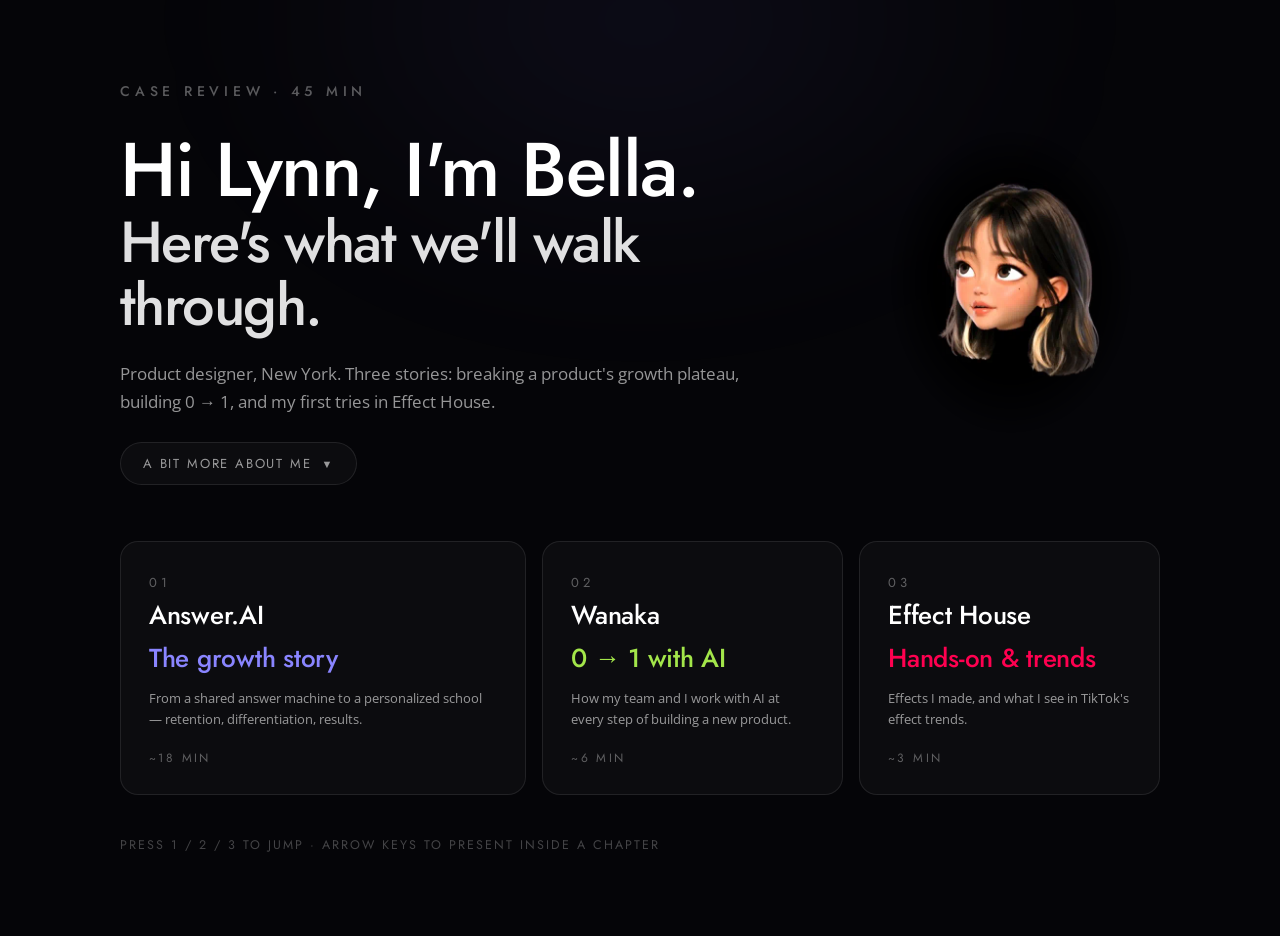
==== index.html @ 2060f1e9 "Wanaka: confetti on results, closing page" ====
<!doctype html>
<html lang="en">
<head>
<meta charset="utf-8" />
<meta name="viewport" content="width=device-width, initial-scale=1" />
<meta name="robots" content="noindex, nofollow" />
<title>Case Review · Bella Li</title>
<link rel="preconnect" href="https://fonts.googleapis.com" />
<link href="https://fonts.googleapis.com/css2?family=Jost:wght@400;500;600&family=Open+Sans:wght@400;600&display=swap" rel="stylesheet" />
<link rel="stylesheet" href="style.css?v=09041535" />
<style>
  body { overflow: auto; }
  .hub {
    min-height: 100vh;
    display: flex;
    flex-direction: column;
    justify-content: center;
    width: min(1040px, calc(100% - 128px));
    margin: 0 auto;
    position: relative;
    z-index: 2;
    padding: 80px 0;
  }
  .agenda { display: grid; grid-template-columns: 1.35fr 1fr 1fr; gap: 16px; margin-top: 56px; }
  .agenda a {
    text-decoration: none;
    color: var(--ink);
    background: var(--card);
    border: 1px solid var(--line);
    border-radius: 18px;
    padding: 30px 28px 26px;
    min-height: 250px;
    display: flex;
    flex-direction: column;
    transition: transform 0.3s ease, border-color 0.3s ease, background 0.3s ease;
  }
  .agenda a:hover { transform: translateY(-4px); background: rgba(255,255,255,0.05); }
  .agenda a:nth-child(1):hover { border-color: rgba(139,124,255,0.5); }
  .agenda a:nth-child(2):hover { border-color: rgba(163,230,74,0.5); }
  .agenda a:nth-child(3):hover { border-color: rgba(255,0,80,0.5); }
  .agenda .no {
    font-family: var(--serif);
    font-size: 13px;
    letter-spacing: 0.28em;
    color: var(--faint);
  }
  .agenda h3 {
    font-family: var(--serif);
    font-weight: 500;
    font-size: 26px;
    margin: auto 0 8px;
    letter-spacing: -0.01em;
  }
  .agenda .sub { font-size: 13px; color: var(--dim); }
  .agenda .time {
    margin-top: 18px;
    font-family: var(--serif);
    font-size: 12px;
    letter-spacing: 0.2em;
    color: var(--faint);
    text-transform: uppercase;
  }
  .a1 h3 span { color: var(--core); }
  .a2 h3 span { color: var(--wanaka); }
  .a3 h3 span { color: var(--eh-red); }
  .hint {
    margin-top: 40px;
    font-family: var(--serif);
    font-size: 12.5px;
    letter-spacing: 0.16em;
    color: rgba(255,255,255,0.25);
    text-transform: uppercase;
  }
  .hero-row { display: grid; grid-template-columns: 1fr auto; gap: 40px; align-items: center; }
  .hero-avatar {
    width: 250px;
    margin-right: 24px;
    -webkit-mask-image: radial-gradient(closest-side, #000 58%, transparent 96%);
    mask-image: radial-gradient(closest-side, #000 58%, transparent 96%);
    animation: bob 5.5s ease-in-out infinite;
  }
  @keyframes bob {
    0%, 100% { transform: translateY(0); }
    50% { transform: translateY(-12px); }
  }
  h1 .sub-line { display: block; font-size: 0.76em; color: rgba(255,255,255,0.88); }

  /* ---- expandable "more about me" ---- */
  .more-toggle {
    display: inline-flex;
    align-items: center;
    gap: 10px;
    margin-top: 26px;
    font-family: var(--serif);
    font-size: 13px;
    letter-spacing: 0.14em;
    text-transform: uppercase;
    color: var(--dim);
    background: var(--card);
    border: 1px solid var(--line);
    border-radius: 999px;
    padding: 10px 22px;
    cursor: pointer;
    transition: border-color 0.25s, color 0.25s, transform 0.25s;
    user-select: none;
  }
  .more-toggle:hover { color: var(--ink); border-color: rgba(255,255,255,0.28); transform: translateY(-2px); }
  .more-toggle .chev { transition: transform 0.4s cubic-bezier(0.22, 1, 0.36, 1); font-size: 11px; }
  .open .more-toggle .chev { transform: rotate(180deg); }

  .morewrap {
    display: grid;
    grid-template-rows: 0fr;
    transition: grid-template-rows 0.7s cubic-bezier(0.76, 0, 0.24, 1);
  }
  .open .morewrap { grid-template-rows: 1fr; }
  .morein { overflow: hidden; min-height: 0; }
  .morein > .sec { opacity: 0; transform: translateY(18px); transition: opacity 0.5s ease 0.25s, transform 0.5s ease 0.25s; }
  .open .morein > .sec { opacity: 1; transform: none; }

  .sec-label {
    font-family: var(--serif);
    font-size: 12.5px;
    letter-spacing: 0.3em;
    text-transform: uppercase;
    color: var(--faint);
    margin: 44px 0 20px;
  }

  /* journey strip */
  .journey {
    display: grid;
    grid-template-columns: 1.15fr 0.95fr 1.15fr 1.05fr;
    grid-template-rows: 292px 92px;
    gap: 12px;
  }
  .jstep {
    background: var(--card);
    border: 1px solid var(--line);
    border-radius: 14px;
    padding: 16px 16px 14px;
    position: relative;
    display: flex;
    flex-direction: column;
    transition: border-color 0.3s ease, background 0.3s ease, transform 0.3s ease;
    cursor: default;
    overflow: hidden;
  }
  .jstep:hover {
    background: rgba(255,255,255,0.055);
    border-color: rgba(255,255,255,0.24);
    transform: translateY(-3px);
  }
  .jstep .jn {
    font-family: var(--serif);
    font-size: 12px;
    letter-spacing: 0.2em;
    color: var(--faint);
    font-variant-numeric: tabular-nums;
  }
  .jstep h4 { font-family: var(--serif); font-size: 17px; font-weight: 500; margin: 7px 0 0; }
  .jstep .role { font-size: 11px; color: var(--faint); margin-top: 4px; font-style: italic; }

  /* keyword chips */
  .kws { display: flex; flex-wrap: wrap; gap: 5px; margin-top: 9px; }
  .kw {
    font-family: var(--serif);
    font-size: 10px;
    letter-spacing: 0.05em;
    text-transform: uppercase;
    color: var(--dim);
    border: 1px solid var(--line);
    border-radius: 6px;
    padding: 2.5px 7px;
    line-height: 1.3;
    white-space: nowrap;
  }
  .kw.key {
    color: #cfc4ff;
    border-color: rgba(139,124,255,0.5);
    background: rgba(139,124,255,0.12);
  }
  .kw.ai {
    color: #bff0d4;
    border-color: rgba(75,255,201,0.38);
    background: rgba(75,255,201,0.09);
  }

  /* hover-revealed description */
  .jdesc {
    display: grid;
    grid-template-rows: 0fr;
    opacity: 0;
    transition: grid-template-rows 0.4s cubic-bezier(0.22,1,0.36,1), opacity 0.3s ease;
  }
  .jstep:hover .jdesc { grid-template-rows: 1fr; opacity: 1; }
  .jdesc > div { overflow: hidden; min-height: 0; }
  .jdesc p { font-size: 11.5px; color: var(--dim); line-height: 1.55; padding-top: 10px; }

  .jlogos {
    display: flex; align-items: center; flex-wrap: wrap;
    gap: 12px 16px; margin-top: auto; padding-top: 14px;
  }
  .jlogos img {
    height: 28px; width: auto; display: block; opacity: 0.95;
    transition: height 0.4s cubic-bezier(0.22,1,0.36,1), opacity 0.3s ease;
  }
  .jlogos img.big { height: 34px; }
  .jlogos img.round { height: 44px; border-radius: 10px; }
  .jstep:hover .jlogos img { height: 17px; opacity: 0.85; }
  .jstep:hover .jlogos img.big { height: 22px; }
  .jstep:hover .jlogos img.round { height: 26px; border-radius: 7px; }
  .parsons-mark {
    font-family: "Jost", sans-serif;
    font-weight: 600;
    font-size: 26px;
    letter-spacing: -0.015em;
    color: #ee3124;
    line-height: 1;
    transition: font-size 0.4s cubic-bezier(0.22,1,0.36,1);
  }
  .jstep:hover .parsons-mark { font-size: 15px; }

  /* col 1/3/4 span both rows; col 2 holds the stacked pair */
  .j-span { grid-row: 1 / span 2; }
  .j-stack { display: grid; grid-template-rows: 1fr 1fr; gap: 12px; grid-row: 1 / span 2; }
  .j-mini { padding: 13px 15px 12px; }
  .j-mini h4 { font-size: 15px; margin: 5px 0 0; }
  .j-mini .jdesc p { font-size: 10.8px; line-height: 1.5; padding-top: 7px; }
  .j-mini .jlogos { padding-top: 8px; }
  .j-mini .jlogos img.round { height: 40px; }
  .j-mini:hover .jlogos img.round { height: 22px; }
  .j-mini .parsons-mark { font-size: 23px; }
  .j-mini:hover .parsons-mark { font-size: 14px; }

  /* AI-native band under cards 3 & 4 */
  .j-band {
    grid-column: 3 / span 2;
    grid-row: 2;
    border-radius: 14px;
    padding: 14px 20px;
    display: flex;
    align-items: center;
    gap: 14px;
    background:
      linear-gradient(100deg,
        rgba(139,124,255,0.20) 0%,
        rgba(105,226,255,0.16) 34%,
        rgba(163,230,74,0.16) 66%,
        rgba(255,206,33,0.18) 100%);
    border: 1px solid rgba(255,255,255,0.16);
    position: relative;
    overflow: hidden;
  }
  .j-band::after {
    content: "";
    position: absolute; inset: 0;
    background: radial-gradient(120% 180% at 20% 0%, rgba(255,255,255,0.10), transparent 60%);
    pointer-events: none;
  }
  .j-band img { height: 30px; width: 30px; border-radius: 50%; object-fit: cover; flex: none; }
  .j-band .bt { font-family: var(--serif); font-size: 15px; font-weight: 500; letter-spacing: 0.01em; }
  .j-band .bp { font-size: 11.5px; color: rgba(255,255,255,0.72); line-height: 1.5; }

  /* JD match flip cards */
  .match { display: grid; grid-template-columns: repeat(3, 1fr); gap: 14px; }
  .fcard { perspective: 1100px; height: 276px; cursor: pointer; }
  .finner {
    position: relative; width: 100%; height: 100%;
    transform-style: preserve-3d;
    transition: transform 0.65s cubic-bezier(0.4, 0, 0.2, 1);
  }
  .fcard.flip .finner { transform: rotateY(180deg); }
  .fface {
    position: absolute; inset: 0;
    backface-visibility: hidden;
    -webkit-backface-visibility: hidden;
    border-radius: 14px;
    padding: 18px 20px;
    display: flex; flex-direction: column;
  }
  .fface .flab {
    font-family: var(--serif); font-size: 10.5px; letter-spacing: 0.24em;
    text-transform: uppercase; color: var(--faint); margin-bottom: 10px;
  }
  .ffront { background: rgba(255,255,255,0.02); border: 1px solid var(--line); }
  .ffront p { font-size: 12.5px; color: var(--dim); font-style: italic; line-height: 1.6; }
  .fback {
    transform: rotateY(180deg);
    background: rgba(139,124,255,0.06);
    border: 1px solid rgba(139,124,255,0.35);
  }
  .fback p { font-size: 12.5px; color: var(--ink); line-height: 1.6; }
  .fback ul { list-style: none; margin: 0; padding: 0; }
  .fback li {
    font-size: 11.8px;
    line-height: 1.5;
    color: var(--dim);
    padding-left: 11px;
    position: relative;
    margin-bottom: 7px;
  }
  .fback li::before {
    content: "";
    position: absolute; left: 0; top: 7px;
    width: 4px; height: 4px; border-radius: 50%;
    background: rgba(139,124,255,0.85);
  }
  .fback li b { color: var(--ink); font-weight: 600; }
  .fback li .n { color: #cfc4ff; font-weight: 600; }
  .fback .tail { font-size: 11.5px; color: var(--faint); font-style: italic; margin-top: 2px; }
  .fback .where {
    margin-top: auto; align-self: flex-start;
    font-family: var(--serif); font-size: 10.5px; letter-spacing: 0.2em;
    text-transform: uppercase; border-radius: 999px; padding: 3px 10px;
    border: 1px solid var(--line); color: var(--dim);
  }
  .fback .where.c1 { color: var(--core); border-color: rgba(138,133,255,0.45); }
  .fback .where.c2 { color: var(--wanaka); border-color: rgba(163,230,74,0.45); }
  .fback .where.c3 { color: var(--eh-red); border-color: rgba(255,0,80,0.45); }
  .match-hint { margin-top: 14px; font-size: 11.5px; color: rgba(255,255,255,0.25); font-family: var(--serif); letter-spacing: 0.14em; text-transform: uppercase; }
</style>
</head>
<body>
  <div class="glow purple tc" style="position:fixed"></div>
  <div class="hub">
    <div class="hero-row">
      <div>
        <div class="eyebrow" style="opacity:1;transform:none">Case review · 45 min</div>
        <h1 style="max-width:820px">Hi Lynn, I'm Bella.<span class="sub-line">Here's what we'll walk through.</span></h1>
        <p class="lede" style="margin-top:24px">
          Product designer, New York. Three stories: breaking a product's growth
          plateau, building 0&nbsp;→&nbsp;1, and my first tries in Effect House.
        </p>
        <div class="more-toggle" id="moreToggle">
          A bit more about me <span class="chev">▼</span>
        </div>
      </div>
      <img class="hero-avatar" src="assets/hero-avatar.webp" alt="Bella" id="avatarToggle" style="cursor:pointer" />
    </div>

    <div class="morewrap">
      <div class="morein">
        <div class="sec">
          <div class="sec-label">The journey so far</div>
          <div class="journey">
            <div class="jstep j-span">
              <span class="jn">2020</span>
              <h4>Tencent</h4>
              <div class="role">Started as an interaction design intern</div>
              <div class="kws">
                <span class="kw key">Gamification</span>
                <span class="kw">Design strategy</span>
              </div>
              <div class="jdesc"><div><p>Game-based courses for ages 3–8: completion 72% → 98%. "Take a Break": 1M DAU in month one.</p></div></div>
              <div class="jlogos">
                <img src="assets/logo-tencent.png" alt="Tencent" />
                <img src="assets/logo-abcmouse.png" alt="ABCmouse" />
                <img src="assets/logo-tmeeting.png" alt="Tencent Meeting" />
              </div>
            </div>

            <div class="j-stack">
              <div class="jstep j-mini">
                <span class="jn">2022</span>
                <h4>Parsons</h4>
                <div class="kws"><span class="kw">Strategic design</span></div>
                <div class="jdesc"><div><p>MS, Strategic Design &amp; Management.</p></div></div>
                <div class="jlogos"><span class="parsons-mark">PARSONS</span></div>
              </div>
              <div class="jstep j-mini">
                <span class="jn">2023</span>
                <h4>LEGO</h4>
                <div class="kws"><span class="kw key">Creative campaign</span></div>
                <div class="jdesc"><div><p>A video campaign that doubled daily sales.</p></div></div>
                <div class="jlogos"><img class="round" src="assets/logo-lego.webp" alt="LEGO" /></div>
              </div>
            </div>

            <div class="jstep j-span" style="grid-row:1">
              <span class="jn">2024 — now</span>
              <h4>Answer.AI</h4>
              <div class="role">Product Designer · 7M users</div>
              <div class="kws">
                <span class="kw key">Gamification</span>
                <span class="kw">Design strategy</span>
                <span class="kw ai">Designing with AI</span>
              </div>
              <div class="jdesc"><div><p>Led the redesign past the growth plateau. Its students are TikTok's audience.</p></div></div>
              <div class="jlogos"><img class="big" src="assets/logo-answer.png" alt="Answer.AI" /></div>
            </div>

            <div class="jstep j-span" style="grid-row:1">
              <span class="jn">2024 — now</span>
              <h4>Wanaka</h4>
              <div class="role">A creator tool, 0 → 1</div>
              <div class="kws">
                <span class="kw key">Creator tool</span>
                <span class="kw ai">AI skills</span>
                <span class="kw ai">Designing with AI</span>
              </div>
              <div class="jdesc"><div><p>Players build and publish their own games — my closest thing to Effect House.</p></div></div>
              <div class="jlogos"><img class="big" src="assets/logo-wanaka.png" alt="Wanaka" /></div>
            </div>

            <div class="j-band">
              <img src="assets/hero-avatar.webp" alt="Bella" />
              <div>
                <div class="bt">And through both — working as an AI-native designer</div>
                <div class="bp">Designing with AI in the loop, and shipping interactive demos and playable prototypes every week.</div>
              </div>
            </div>
          </div>
        </div>

        <div class="sec">
          <div class="sec-label">The brief, decoded — what the role asks × what I bring</div>
          <div class="match">
            <div class="fcard"><div class="finner">
              <div class="fface ffront"><span class="flab">The role asks</span><p>"…integrate game concepts into effect design… to improve user shooting and remix rates."</p></div>
              <div class="fface fback"><span class="flab">What I bring</span>
                <ul>
                  <li><b>Tencent</b> — 40+ game-based courses, completion <span class="n">72% → 98%</span></li>
                  <li><b>Answer.AI</b> — missions, streaks, leveling, collection built into learning</li>
                  <li><b>Wanaka</b> — a studio where players build and publish games</li>
                </ul>
                <span class="where c2">Tencent · Answer.AI · Wanaka</span>
              </div>
            </div></div>
            <div class="fcard"><div class="finner">
              <div class="fface ffront"><span class="flab">The role asks</span><p>"…extract and transform your visual design standards, interaction logic, and aesthetic judgment into reusable AI Skills, Custom GPTs, and Workflow Agents…"</p></div>
              <div class="fface fback"><span class="flab">What I bring</span>
                <ul>
                  <li>A <b>library of skills, written by designers</b>, in daily team use</li>
                  <li>App Store art · marketing assets · in-product image generation</li>
                  <li>Three are public: <b>game cover</b>, <b>agent voice</b>, <b>design QA</b></li>
                </ul>
                <span class="where c2">Wanaka</span>
              </div>
            </div></div>
            <div class="fcard"><div class="finner">
              <div class="fface ffront"><span class="flab">The role asks</span><p>"Deeply integrate leading large language models and full-stack productivity tools… into daily design and development workflows."</p></div>
              <div class="fface fback"><span class="flab">What I bring</span>
                <ul>
                  <li><b>AI MCPs wired into Figma</b> — hi-fi demos we ship and review the same day</li>
                  <li>Whichever tool makes the asset best — image, video, code</li>
                  <li>This page included</li>
                </ul>
                <span class="where c1">Answer.AI · Wanaka</span>
              </div>
            </div></div>
            <div class="fcard"><div class="finner">
              <div class="fface ffront"><span class="flab">The role asks</span><p>"Maintain a high standard of visual quality, aesthetic judgment, and trend awareness. Own complete project portfolios across multiple design systems…"</p></div>
              <div class="fface fback"><span class="flab">What I bring</span>
                <ul>
                  <li><b>ABCmouse</b> — illustrated learning worlds for ages 3–8</li>
                  <li><b>LEGO</b> — campaign storyboards</li>
                  <li><b>Answer.AI</b> — a full IP set: three tutors, character and motion design</li>
                  <li><b>Wanaka</b> — 0 → 1 UI, IP and motion, end to end</li>
                </ul>
                <div class="tail">I've been drawing and crafting things since I was a kid.</div>
                <span class="where c1" style="margin-top:10px">Four design systems</span>
              </div>
            </div></div>
            <div class="fcard"><div class="finner">
              <div class="fface ffront"><span class="flab">The role asks</span><p>"Deeply participate in and support the iteration of gamified features… helping create the next generation of viral effects."</p></div>
              <div class="fface fback"><span class="flab">What I bring</span>
                <ul>
                  <li><b>Answer.AI</b> — <span class="n">+13%</span> DAU · <span class="n">+23%</span> daily revenue · <span class="n">~8%</span> 30-day retention</li>
                  <li><b>LEGO</b> — daily sales <span class="n">2×</span>, GMV <span class="n">$15–20K → $30–40K</span></li>
                  <li><b>Tencent</b> — "Take a Break": <span class="n">1M DAU</span> in month one</li>
                </ul>
                <span class="where c1">Answer.AI · LEGO · Tencent</span>
              </div>
            </div></div>
            <div class="fcard"><div class="finner">
              <div class="fface ffront"><span class="flab">The role asks</span><p>"Experience using low-code or AI-assisted coding tools, such as Cursor or v0, to independently develop and launch interactive projects or playable prototypes."</p></div>
              <div class="fface fback"><span class="flab">What I bring</span>
                <ul>
                  <li><b>3D games, interactive demos, in-house apps</b> — built with AI</li>
                  <li>Owned <b>0 → 1 as the owner</b>: concept, build, launch</li>
                  <li>How Answer.AI and Wanaka both get made</li>
                </ul>
                <span class="where c3">Answer.AI · Wanaka · side projects</span>
              </div>
            </div></div>
          </div>
          <div class="match-hint">Click a card to flip · F flips them all</div>
        </div>
      </div>
    </div>

    <div class="agenda">
      <a class="a1" href="answer.html">
        <span class="no">01</span>
        <h3>Answer.AI<br /><span>The growth story</span></h3>
        <div class="sub">From a shared answer machine to a personalized school — retention, differentiation, results.</div>
        <div class="time">~18 min</div>
      </a>
      <a class="a2" href="wanaka.html">
        <span class="no">02</span>
        <h3>Wanaka<br /><span>0 → 1 with AI</span></h3>
        <div class="sub">How my team and I work with AI at every step of building a new product.</div>
        <div class="time">~6 min</div>
      </a>
      <a class="a3" href="effect.html">
        <span class="no">03</span>
        <h3>Effect House<br /><span>Hands-on &amp; trends</span></h3>
        <div class="sub">Effects I made, and what I see in TikTok's effect trends.</div>
        <div class="time">~3 min</div>
      </a>
    </div>

    <div class="hint">Press 1 / 2 / 3 to jump · Arrow keys to present inside a chapter</div>
  </div>
<script>
  const hub = document.querySelector(".hub");
  const toggle = () => hub.classList.toggle("open");
  document.getElementById("moreToggle").addEventListener("click", toggle);
  document.getElementById("avatarToggle").addEventListener("click", toggle);

  document.querySelectorAll(".fcard").forEach((c) =>
    c.addEventListener("click", () => c.classList.toggle("flip"))
  );

  addEventListener("keydown", (e) => {
    if (e.key === "1") location.href = "answer.html";
    if (e.key === "2") location.href = "wanaka.html";
    if (e.key === "3") location.href = "effect.html";
    if (e.key.toLowerCase() === "e") toggle();
    if (e.key.toLowerCase() === "f") {
      const cards = [...document.querySelectorAll(".fcard")];
      const anyUnflipped = cards.some((c) => !c.classList.contains("flip"));
      cards.forEach((c, i) =>
        setTimeout(() => c.classList.toggle("flip", anyUnflipped), i * 120)
      );
    }
  });
</script>
<script src="editor.js?v=09041535"></script>
</body>
</html>
---- style.css ----
/* ===== Case Review Deck — shared styles ===== */
:root {
  --bg: #050508;
  --ink: #ffffff;
  --dim: rgba(255, 255, 255, 0.58);
  --faint: rgba(255, 255, 255, 0.34);
  --card: rgba(255, 255, 255, 0.03);
  --line: rgba(255, 255, 255, 0.09);
  --accent: #8b7cff;          /* Answer purple */
  --core: #8a85ff;
  --stay: #69e2ff;
  --reach: #4bffc9;
  --personal: #ffce21;
  --wanaka: #a3e64a;
  --eh-red: #ff0050;
  --eh-cyan: #00f2ea;
  --serif: "Jost", "PingFang SC", sans-serif;
  --body: "Open Sans", "PingFang SC", sans-serif;
}

* { margin: 0; padding: 0; box-sizing: border-box; }
html, body { height: 100%; }
body {
  background: var(--bg);
  color: var(--ink);
  font-family: var(--body);
  font-size: 15px;
  line-height: 1.65;
  overflow: hidden;
  -webkit-font-smoothing: antialiased;
}

/* ---------- deck / slides ---------- */
.deck {
  height: 100%;
  transition: transform 0.72s cubic-bezier(0.76, 0, 0.24, 1);
  will-change: transform;
}
.slide {
  height: 100vh;
  width: 100%;
  position: relative;
  overflow: hidden;
  display: flex;
  align-items: center;
  justify-content: center;
}
.slide-inner {
  width: min(1040px, calc(100% - 128px));
  position: relative;
  z-index: 2;
}

/* reveal animation inside active slide */
.rv {
  opacity: 0;
  transform: translateY(26px);
  transition: opacity 0.7s ease, transform 0.7s cubic-bezier(0.22, 1, 0.36, 1);
}
.slide.on .rv { opacity: 1; transform: none; }
.slide.on .rv:nth-child(1), .slide.on .d1 { transition-delay: 0.05s; }
.slide.on .rv:nth-child(2), .slide.on .d2 { transition-delay: 0.18s; }
.slide.on .rv:nth-child(3), .slide.on .d3 { transition-delay: 0.31s; }
.slide.on .rv:nth-child(4), .slide.on .d4 { transition-delay: 0.44s; }
.slide.on .rv:nth-child(5), .slide.on .d5 { transition-delay: 0.57s; }
.slide.on .rv:nth-child(6), .slide.on .d6 { transition-delay: 0.7s; }

/* ---------- typography ---------- */
.eyebrow {
  font-family: var(--serif);
  font-size: 14px;
  letter-spacing: 0.34em;
  text-transform: uppercase;
  color: var(--faint);
  margin-bottom: 26px;
  font-weight: 500;
}
.eyebrow b { color: var(--accent); font-weight: 500; }
h1 {
  font-family: var(--serif);
  font-weight: 500;
  font-size: var(--t-title, clamp(44px, 6vw, 76px));
  line-height: 1.08;
  letter-spacing: -0.02em;
}
h2 {
  font-family: var(--serif);
  font-weight: 500;
  font-size: var(--t-h2, clamp(32px, 4.2vw, 52px));
  line-height: 1.14;
  letter-spacing: -0.015em;
  margin-bottom: 22px;
}
.lede {
  font-size: var(--t-body, 17px);
  color: var(--dim);
  max-width: 640px;
}
.lede em, .card-note em { color: var(--ink); font-style: normal; }
.kicker {
  font-family: var(--serif);
  font-size: 15px;
  color: var(--faint);
  letter-spacing: 0.08em;
}

/* ---------- building blocks ---------- */
.cards { display: grid; gap: var(--cards-gap, 16px); margin-top: 40px; }
.cards.c3 { grid-template-columns: repeat(3, 1fr); }
.cards.c2 { grid-template-columns: repeat(2, 1fr); }
.card {
  background: var(--card);
  border: 1px solid var(--line);
  border-radius: 16px;
  padding: 26px 26px 24px;
}
.card h3 {
  font-family: var(--serif);
  font-weight: 500;
  font-size: 19px;
  margin-bottom: 10px;
}
.card p { font-size: 13.5px; color: var(--dim); }
.card .tag {
  display: inline-block;
  font-family: var(--serif);
  font-size: 12px;
  letter-spacing: 0.22em;
  text-transform: uppercase;
  color: var(--faint);
  margin-bottom: 14px;
}

.stat-row { display: flex; gap: var(--cards-gap, 18px); margin-top: 44px; }
.stat {
  flex: 1;
  background: var(--card);
  border: 1px solid var(--line);
  border-radius: 16px;
  padding: 26px;
}
.stat .num {
  font-family: var(--serif);
  font-size: 44px;
  font-weight: 500;
  letter-spacing: -0.02em;
}
.stat .lab { font-size: 12.5px; color: var(--dim); margin-top: 6px; }

.media {
  background: rgba(255, 255, 255, 0.025);
  border: 1px dashed rgba(255, 255, 255, 0.16);
  border-radius: 18px;
  display: flex;
  align-items: center;
  justify-content: center;
  color: var(--faint);
  font-family: var(--serif);
  font-size: 13px;
  letter-spacing: 0.18em;
  text-transform: uppercase;
  overflow: hidden;
}
.media img, .media video { width: 100%; height: 100%; object-fit: cover; }

.quote {
  font-family: var(--serif);
  font-size: var(--t-quote, clamp(26px, 3.4vw, 40px));
  line-height: 1.3;
  font-weight: 400;
  max-width: 860px;
}
.quote .hl { color: var(--accent); }

/* ---------- chrome (fixed UI) ---------- */
.chrome { position: fixed; z-index: 50; font-family: var(--serif); }
.rail { position: fixed; left: 36px; top: 50%; transform: translateY(-50%); z-index: 50; display: flex; flex-direction: column; gap: 11px; font-family: var(--serif); font-size: 12.5px; letter-spacing: 0.04em; }
.rail a { color: rgba(255,255,255,0.28); text-decoration: none; white-space: nowrap; cursor: pointer; display: flex; align-items: center; gap: 10px; transition: color 0.3s, transform 0.3s; }
.rail a::before { content: ""; width: 4px; height: 4px; border-radius: 50%; background: currentColor; flex: none; transition: background 0.3s, box-shadow 0.3s; }
.rail a:hover { color: rgba(255,255,255,0.6); }
.rail a.on { color: var(--ink); transform: translateX(4px); }
.rail a.on::before { background: var(--answer, #8b7cff); box-shadow: 0 0 8px rgba(139,124,255,0.8); }
.rail .gap { height: 6px; }
@media (max-width: 1300px) { .rail { display: none; } }
.chrome.tl { top: 28px; left: 36px; font-size: 13px; letter-spacing: 0.12em; }
.chrome.tl a { color: var(--faint); text-decoration: none; transition: color 0.2s; }
.chrome.tl a:hover { color: var(--ink); }
.chrome.br {
  bottom: 26px; right: 36px;
  font-size: 13px;
  color: var(--faint);
  letter-spacing: 0.18em;
  font-variant-numeric: tabular-nums;
}
.chrome.bl {
  bottom: 26px; left: 36px;
  font-size: 11.5px;
  color: rgba(255, 255, 255, 0.22);
  letter-spacing: 0.14em;
  text-transform: uppercase;
}
.bar {
  position: fixed; top: 0; left: 0; height: 2px; z-index: 60;
  background: var(--accent);
  width: 0%;
  transition: width 0.72s cubic-bezier(0.76, 0, 0.24, 1);
}

/* soft glow backgrounds */
.glow {
  position: absolute; z-index: 1; pointer-events: none;
  width: 900px; height: 560px; border-radius: 50%;
  filter: blur(90px); opacity: 0.5;
}
.glow.purple { background: radial-gradient(closest-side, rgba(139, 124, 255, 0.16), transparent); }
.glow.green { background: radial-gradient(closest-side, rgba(163, 230, 74, 0.12), transparent); }
.glow.red { background: radial-gradient(closest-side, rgba(255, 0, 80, 0.10), transparent); }
.glow.tc { top: -260px; left: 50%; transform: translateX(-50%); }
.glow.bc { bottom: -300px; left: 50%; transform: translateX(-50%); }

/* ---------- print = PDF backup ---------- */
@media print {
  body { overflow: visible; }
  .deck { transform: none !important; transition: none; }
  .slide { page-break-after: always; height: 100vh; }
  .rv { opacity: 1 !important; transform: none !important; }
  .chart .ln, .chart .mark { stroke-dashoffset: 0 !important; animation: none !important; }
  .chart .area, .chart .gap, .chart .dot, .chart .note { opacity: 1 !important; }
  .chrome, .bar, .rail { display: none; }
}

/* ---------- media hover ---------- */
.media, .trio .ph, .flow .ph, .ipcard {
  transition: transform 0.45s cubic-bezier(0.22, 1, 0.36, 1),
              border-color 0.45s ease, box-shadow 0.45s ease;
}
.media { will-change: transform; }
.media img, .media video, .trio .ph img, .flow .ph img {
  transition: transform 0.6s cubic-bezier(0.22, 1, 0.36, 1);
}
.media:hover, .trio .ph:hover, .flow .ph:hover {
  transform: translateY(-4px);
  border-color: rgba(255, 255, 255, 0.28);
  box-shadow: 0 26px 60px rgba(0, 0, 0, 0.55);
}
.media:hover img, .media:hover video,
.trio .ph:hover img, .flow .ph:hover img { transform: scale(1.045); }
.ipcard:hover {
  transform: translateY(-5px);
  border-color: rgba(255, 255, 255, 0.24);
  box-shadow: 0 24px 55px rgba(0, 0, 0, 0.5);
}

/* ---------- chart draw-on ---------- */
.chart .ln, .chart .mark {
  stroke-dasharray: var(--len, 2000);
  stroke-dashoffset: var(--len, 2000);
}
.chart .area, .chart .gap { opacity: 0; transition: opacity 0.9s ease 0.5s; }
.chart .dot, .chart .note { opacity: 0; transition: opacity 0.6s ease; }
.slide.on .chart .ln { animation: drawLine 1.5s cubic-bezier(0.65, 0, 0.35, 1) forwards 0.25s; }
.slide.on .chart .ln.proj { animation-delay: 1.3s; animation-duration: 0.9s; }
.slide.on .chart .ln.warn { animation-delay: 1.0s; animation-duration: 0.9s; }
.slide.on .chart .mark { animation: drawLine 0.6s ease forwards 1.1s; }
.slide.on .chart .area, .slide.on .chart .gap { opacity: 1; }
.slide.on .chart .dot { opacity: 1; transition-delay: 1.5s; }
.slide.on .chart .note { opacity: 1; transition-delay: 1.7s; }
@keyframes drawLine { to { stroke-dashoffset: 0; } }
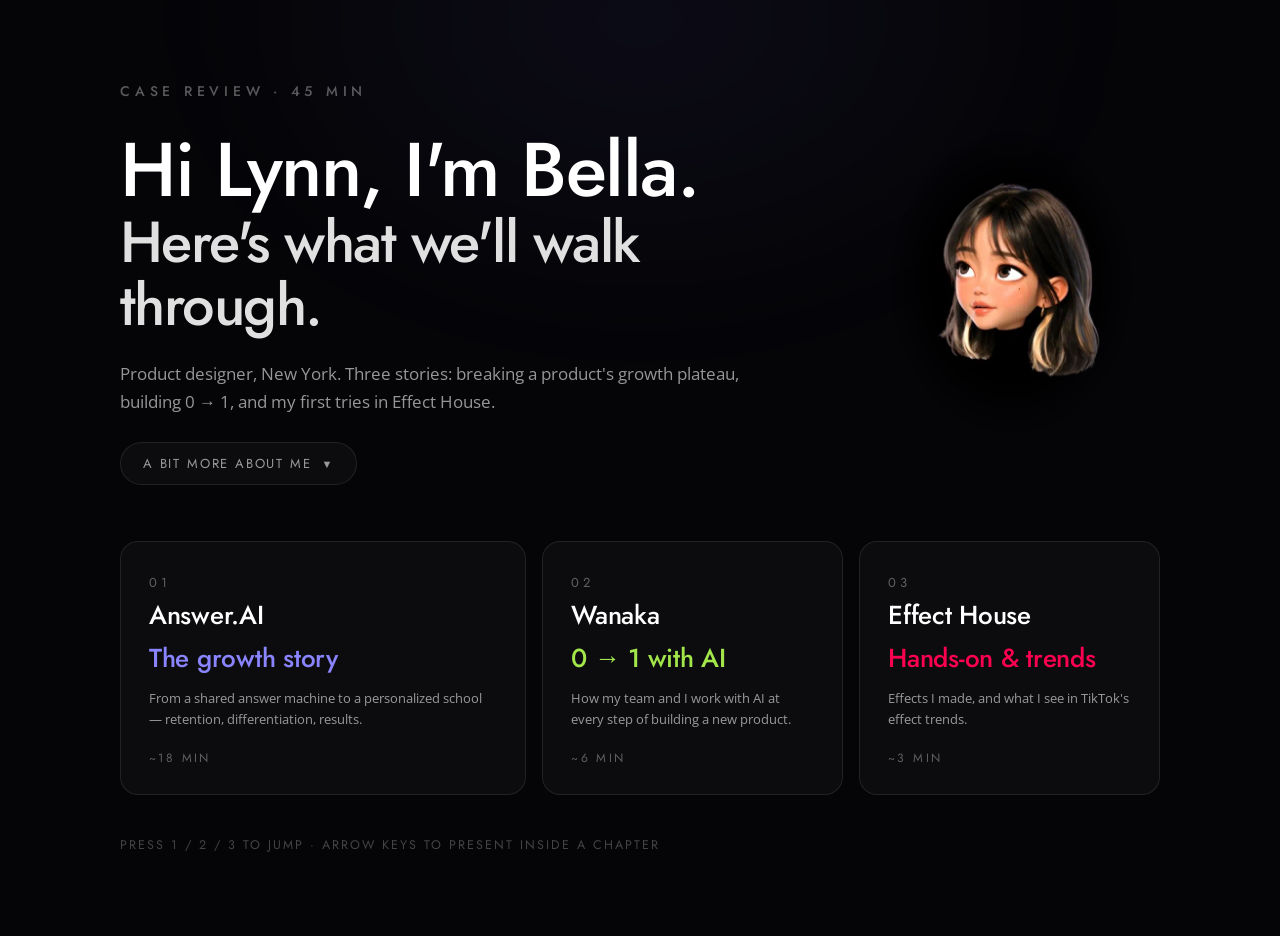
==== commit f405ac8f: "Wanaka closing: AI for designers" ====
--- a/index.html
+++ b/index.html
@@ -7,7 +7,7 @@
 <title>Case Review · Bella Li</title>
 <link rel="preconnect" href="https://fonts.googleapis.com" />
 <link href="https://fonts.googleapis.com/css2?family=Jost:wght@400;500;600&family=Open+Sans:wght@400;600&display=swap" rel="stylesheet" />
-<link rel="stylesheet" href="style.css?v=09041535" />
+<link rel="stylesheet" href="style.css?v=09041542" />
 <style>
   body { overflow: auto; }
   .hub {
@@ -537,6 +537,6 @@
     }
   });
 </script>
-<script src="editor.js?v=09041535"></script>
+<script src="editor.js?v=09041542"></script>
 </body>
 </html>
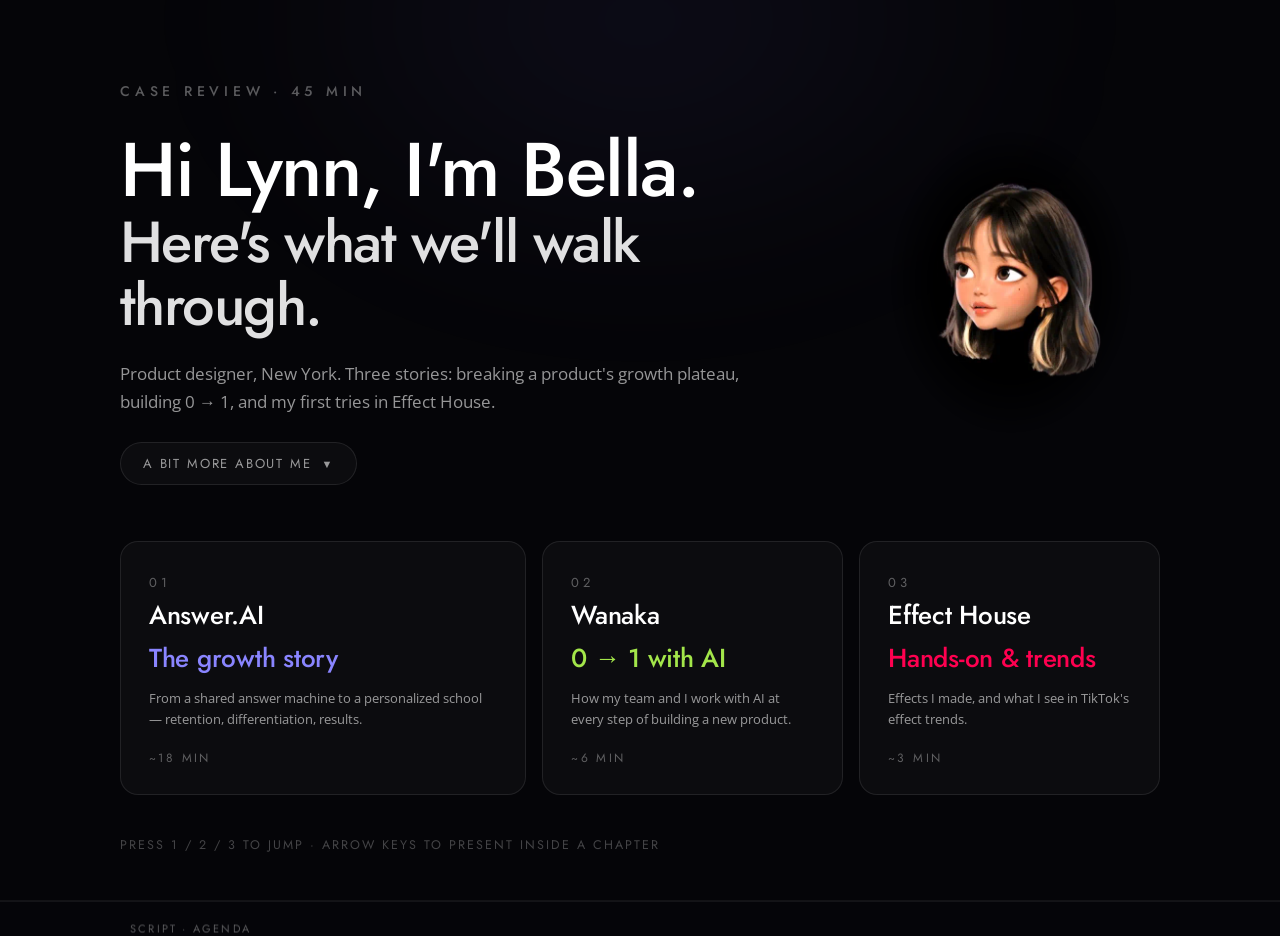
==== commit 23be468f: "Script mode (S): presenter notes for every slide" ====
--- a/index.html
+++ b/index.html
@@ -7,7 +7,7 @@
 <title>Case Review · Bella Li</title>
 <link rel="preconnect" href="https://fonts.googleapis.com" />
 <link href="https://fonts.googleapis.com/css2?family=Jost:wght@400;500;600&family=Open+Sans:wght@400;600&display=swap" rel="stylesheet" />
-<link rel="stylesheet" href="style.css?v=09041542" />
+<link rel="stylesheet" href="style.css?v=09041548" />
 <style>
   body { overflow: auto; }
   .hub {
@@ -537,6 +537,10 @@
     }
   });
 </script>
-<script src="editor.js?v=09041542"></script>
+<div class="notes" hidden>Hi Lynn, thanks for making the time. I'm Bella, a product designer in New York. Before we start, a quick map of the next forty minutes. Three stories. First, Answer.AI — how we broke a growth plateau on a seven-million-user learning app; that's the main one. Second, Wanaka — building an AI game studio from zero, with AI as a teammate at every step. Third, a few first tries in Effect House and what I see in the trends. <i>[E]</i> A little about me: I started at Tencent as an interaction designer, did my master's at Parsons in strategic design, then LEGO, and since 2024 I've been the product designer at Answer.AI and the founding designer at Wanaka. Games, education and creators — all of my work sits where those meet. <i>[F]</i> I read the role carefully. These are six things it asks for, in your words, and where I've done each of them — happy to come back to any of these at the end. Let's start with Answer.AI. <i>[1]</i></div>
+<script>
+  (function(){const n=document.querySelector(".notes");const p=document.createElement("div");p.className="script";p.innerHTML="<div class=\"script-in\"><i class=\"script-k\">Script · Agenda</i><div class=\"script-t\">"+n.innerHTML+"</div></div>";document.body.appendChild(p);addEventListener("keydown",(e)=>{if(e.key.toLowerCase()==="s"&&!e.metaKey&&!e.ctrlKey){document.body.classList.toggle("script-on");}});})();
+</script>
+<script src="editor.js?v=09041548"></script>
 </body>
 </html>
--- a/style.css
+++ b/style.css
@@ -266,3 +266,13 @@
 .slide.on .chart .dot { opacity: 1; transition-delay: 1.5s; }
 .slide.on .chart .note { opacity: 1; transition-delay: 1.7s; }
 @keyframes drawLine { to { stroke-dashoffset: 0; } }
+
+
+/* ===== presenter script (S) ===== */
+.script { position: fixed; left: 0; right: 0; bottom: 0; z-index: 80; max-height: 38vh; overflow: auto; background: rgba(6,6,10,.92); backdrop-filter: blur(14px); border-top: 1px solid rgba(255,255,255,.12); transform: translateY(100%); transition: transform .3s ease-out; }
+body.script-on .script { transform: none; }
+.script-in { max-width: 1100px; margin: 0 auto; padding: 18px 40px 24px; font-family: var(--body); font-size: 17px; line-height: 1.65; color: rgba(255,255,255,.9); }
+.script-in i.script-k, .script-in > i { display: block; font-style: normal; font-family: var(--serif); font-size: 11px; letter-spacing: .2em; text-transform: uppercase; color: var(--faint); margin-bottom: 8px; }
+.script-t i, .script-in i:not(.script-k) { font-style: normal; color: var(--accent, #8b7cff); font-family: var(--serif); font-size: 13px; letter-spacing: .06em; padding: 0 2px; }
+.script-t b { color: #fff; font-weight: 600; }
+@media print { .script { display: none; } }
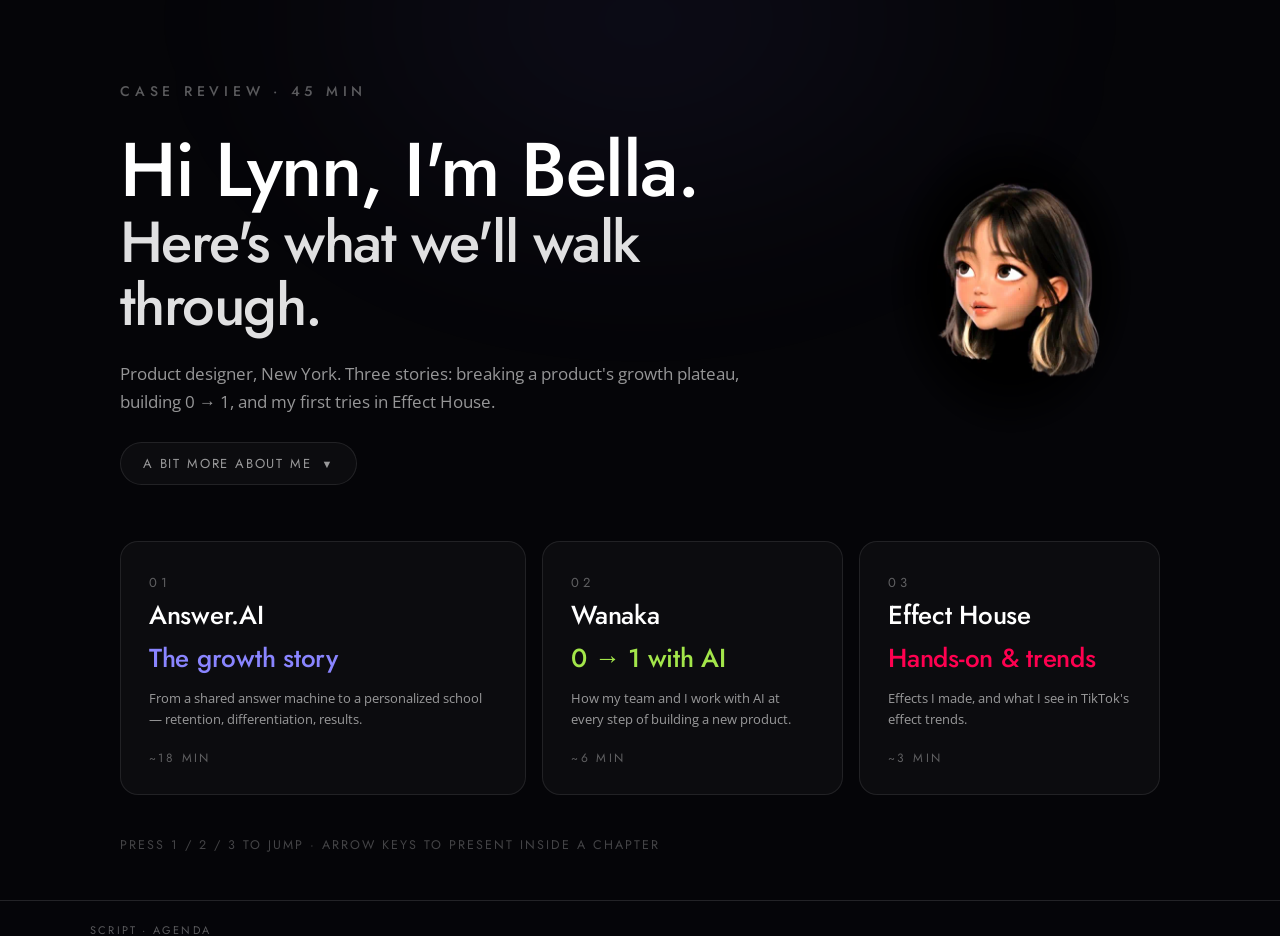
==== commit d6812c72: "Presenter mode: slide scales up into the top, script sits below" ====
--- a/index.html
+++ b/index.html
@@ -7,7 +7,7 @@
 <title>Case Review · Bella Li</title>
 <link rel="preconnect" href="https://fonts.googleapis.com" />
 <link href="https://fonts.googleapis.com/css2?family=Jost:wght@400;500;600&family=Open+Sans:wght@400;600&display=swap" rel="stylesheet" />
-<link rel="stylesheet" href="style.css?v=09041548" />
+<link rel="stylesheet" href="style.css?v=09041601" />
 <style>
   body { overflow: auto; }
   .hub {
@@ -539,8 +539,8 @@
 </script>
 <div class="notes" hidden>Hi Lynn, thanks for making the time. I'm Bella, a product designer in New York. Before we start, a quick map of the next forty minutes. Three stories. First, Answer.AI — how we broke a growth plateau on a seven-million-user learning app; that's the main one. Second, Wanaka — building an AI game studio from zero, with AI as a teammate at every step. Third, a few first tries in Effect House and what I see in the trends. <i>[E]</i> A little about me: I started at Tencent as an interaction designer, did my master's at Parsons in strategic design, then LEGO, and since 2024 I've been the product designer at Answer.AI and the founding designer at Wanaka. Games, education and creators — all of my work sits where those meet. <i>[F]</i> I read the role carefully. These are six things it asks for, in your words, and where I've done each of them — happy to come back to any of these at the end. Let's start with Answer.AI. <i>[1]</i></div>
 <script>
-  (function(){const n=document.querySelector(".notes");const p=document.createElement("div");p.className="script";p.innerHTML="<div class=\"script-in\"><i class=\"script-k\">Script · Agenda</i><div class=\"script-t\">"+n.innerHTML+"</div></div>";document.body.appendChild(p);addEventListener("keydown",(e)=>{if(e.key.toLowerCase()==="s"&&!e.metaKey&&!e.ctrlKey){document.body.classList.toggle("script-on");}});})();
+  (function(){const st=document.createElement("div");st.className="stage page";[...document.body.children].forEach(el=>{if(el.tagName!=="SCRIPT"&&!el.classList.contains("notes"))st.appendChild(el);});document.body.insertBefore(st,document.body.firstChild);const n=document.querySelector(".notes");const p=document.createElement("div");p.className="script";p.innerHTML="<div class=\"script-in\"><i class=\"script-k\">Script · Agenda</i><div class=\"script-t\">"+n.innerHTML+"</div></div>";document.body.appendChild(p);addEventListener("keydown",(e)=>{if(e.key.toLowerCase()==="s"&&!e.metaKey&&!e.ctrlKey){document.body.classList.toggle("script-on");}});})();
 </script>
-<script src="editor.js?v=09041548"></script>
+<script src="editor.js?v=09041601"></script>
 </body>
 </html>
--- a/style.css
+++ b/style.css
@@ -269,9 +269,15 @@
 
 
 /* ===== presenter script (S) ===== */
-.script { position: fixed; left: 0; right: 0; bottom: 0; z-index: 80; max-height: 38vh; overflow: auto; background: rgba(6,6,10,.92); backdrop-filter: blur(14px); border-top: 1px solid rgba(255,255,255,.12); transform: translateY(100%); transition: transform .3s ease-out; }
+.stage { position: fixed; inset: 0; overflow: hidden; transform-origin: 50% 0; transition: transform .35s cubic-bezier(.22,1,.36,1); }
+.stage.page { position: static; overflow: visible; }
+body.script-on .stage { transform: scale(var(--stage-k, .64)); }
+body.script-on .stage.page { transform: scale(var(--stage-k, .64)); transform-origin: 50% 0; }
+body.script-on .chrome.br, body.script-on .chrome.bl { bottom: calc(36vh + 12px); }
+body.script-on .rail { top: 32vh; }
+.script { position: fixed; left: 0; right: 0; bottom: 0; z-index: 80; height: 36vh; overflow: auto; background: rgba(6,6,10,.92); backdrop-filter: blur(14px); border-top: 1px solid rgba(255,255,255,.12); transform: translateY(100%); transition: transform .3s ease-out; }
 body.script-on .script { transform: none; }
-.script-in { max-width: 1100px; margin: 0 auto; padding: 18px 40px 24px; font-family: var(--body); font-size: 17px; line-height: 1.65; color: rgba(255,255,255,.9); }
+.script-in { max-width: 1180px; margin: 0 auto; padding: 20px 40px 28px; font-family: var(--body); font-size: 19px; line-height: 1.7; color: rgba(255,255,255,.92); }
 .script-in i.script-k, .script-in > i { display: block; font-style: normal; font-family: var(--serif); font-size: 11px; letter-spacing: .2em; text-transform: uppercase; color: var(--faint); margin-bottom: 8px; }
 .script-t i, .script-in i:not(.script-k) { font-style: normal; color: var(--accent, #8b7cff); font-family: var(--serif); font-size: 13px; letter-spacing: .06em; padding: 0 2px; }
 .script-t b { color: #fff; font-weight: 600; }
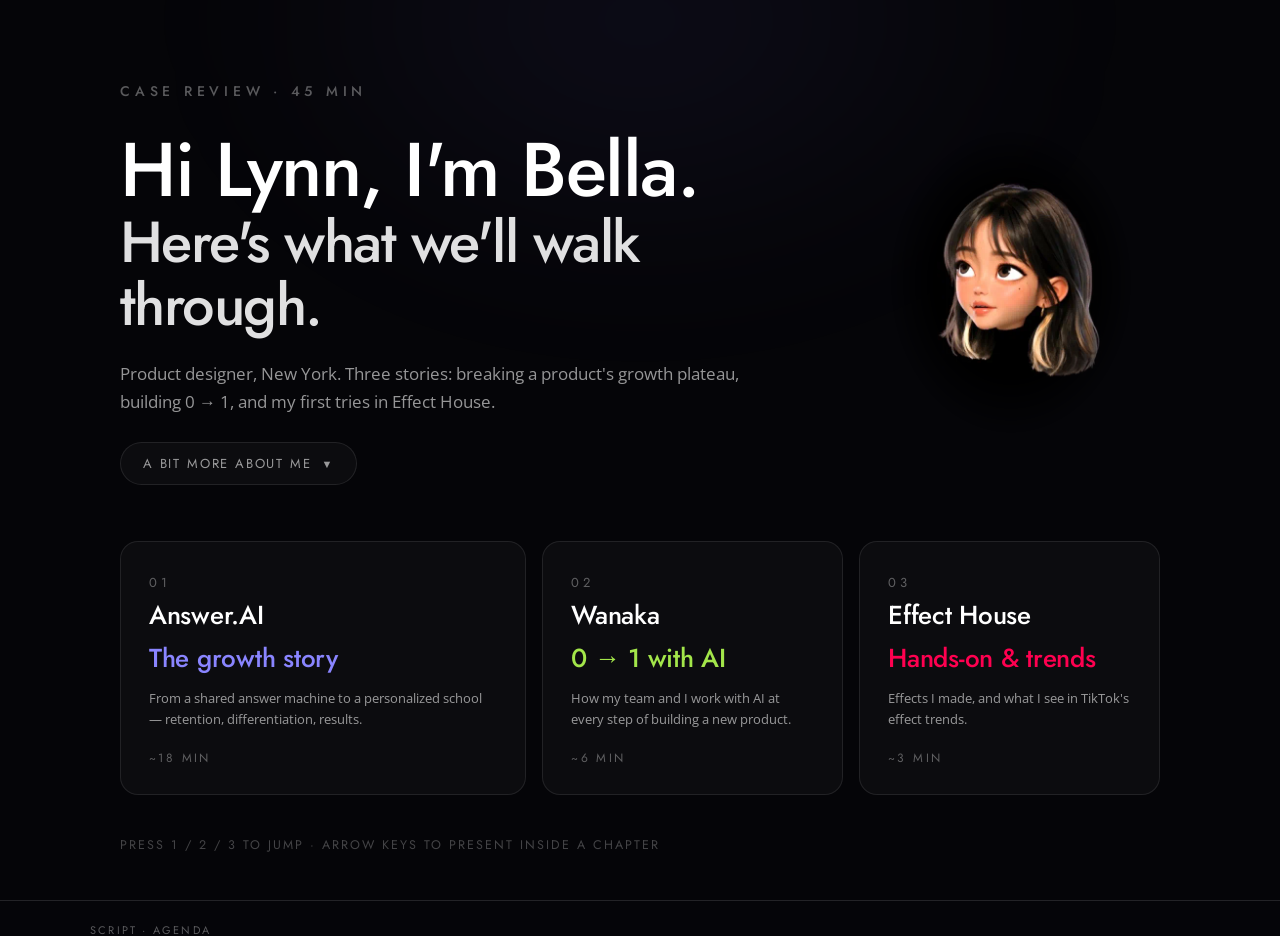
==== commit 83b4db4e: "Effect House title: background image" ====
--- a/index.html
+++ b/index.html
@@ -7,7 +7,7 @@
 <title>Case Review · Bella Li</title>
 <link rel="preconnect" href="https://fonts.googleapis.com" />
 <link href="https://fonts.googleapis.com/css2?family=Jost:wght@400;500;600&family=Open+Sans:wght@400;600&display=swap" rel="stylesheet" />
-<link rel="stylesheet" href="style.css?v=09041601" />
+<link rel="stylesheet" href="style.css?v=09041607" />
 <style>
   body { overflow: auto; }
   .hub {
@@ -541,6 +541,6 @@
 <script>
   (function(){const st=document.createElement("div");st.className="stage page";[...document.body.children].forEach(el=>{if(el.tagName!=="SCRIPT"&&!el.classList.contains("notes"))st.appendChild(el);});document.body.insertBefore(st,document.body.firstChild);const n=document.querySelector(".notes");const p=document.createElement("div");p.className="script";p.innerHTML="<div class=\"script-in\"><i class=\"script-k\">Script · Agenda</i><div class=\"script-t\">"+n.innerHTML+"</div></div>";document.body.appendChild(p);addEventListener("keydown",(e)=>{if(e.key.toLowerCase()==="s"&&!e.metaKey&&!e.ctrlKey){document.body.classList.toggle("script-on");}});})();
 </script>
-<script src="editor.js?v=09041601"></script>
+<script src="editor.js?v=09041607"></script>
 </body>
 </html>
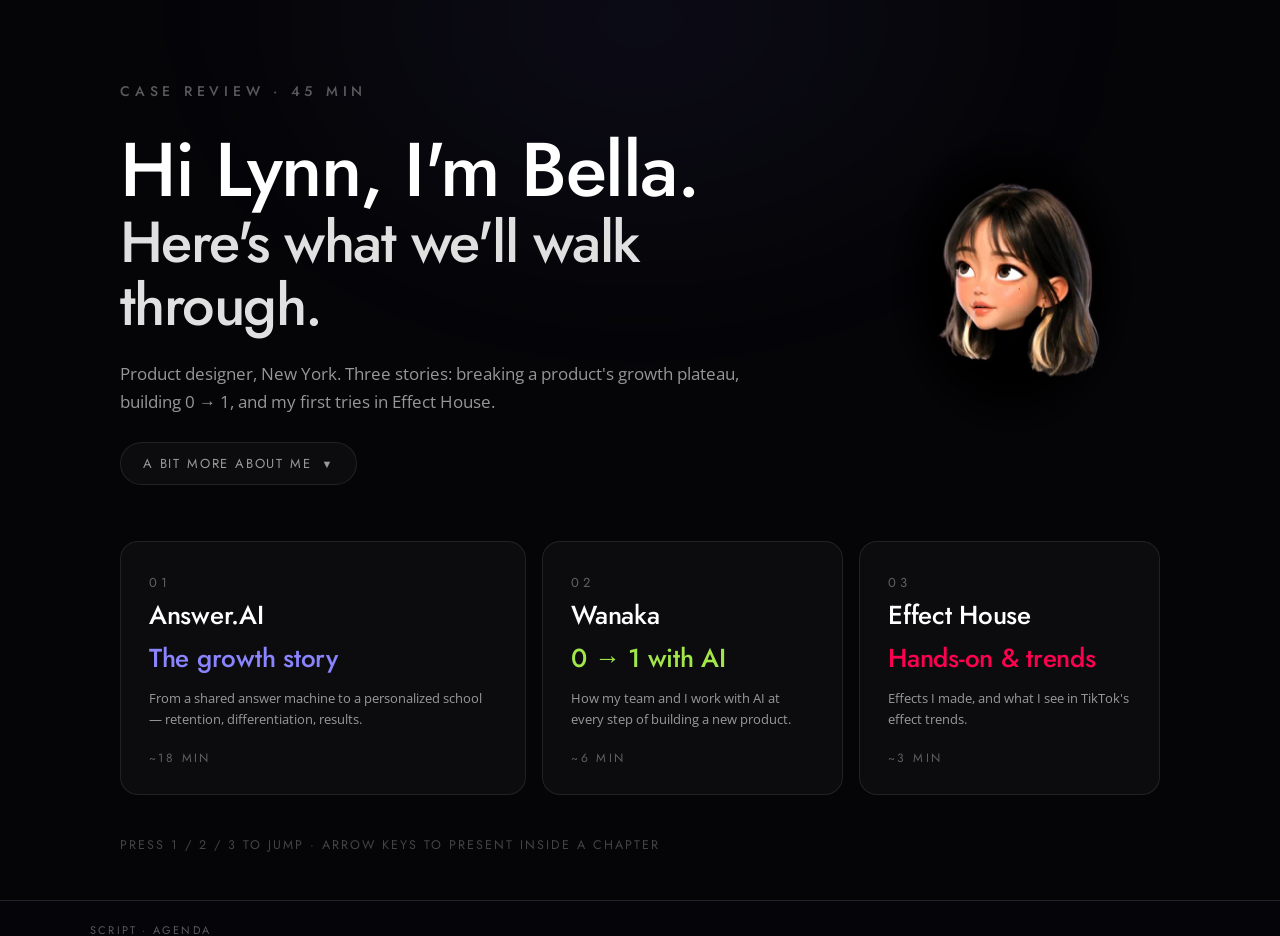
==== commit 6f009a2b: "Effect House title: bleed base styles" ====
--- a/index.html
+++ b/index.html
@@ -7,7 +7,7 @@
 <title>Case Review · Bella Li</title>
 <link rel="preconnect" href="https://fonts.googleapis.com" />
 <link href="https://fonts.googleapis.com/css2?family=Jost:wght@400;500;600&family=Open+Sans:wght@400;600&display=swap" rel="stylesheet" />
-<link rel="stylesheet" href="style.css?v=09041607" />
+<link rel="stylesheet" href="style.css?v=09041609" />
 <style>
   body { overflow: auto; }
   .hub {
@@ -541,6 +541,6 @@
 <script>
   (function(){const st=document.createElement("div");st.className="stage page";[...document.body.children].forEach(el=>{if(el.tagName!=="SCRIPT"&&!el.classList.contains("notes"))st.appendChild(el);});document.body.insertBefore(st,document.body.firstChild);const n=document.querySelector(".notes");const p=document.createElement("div");p.className="script";p.innerHTML="<div class=\"script-in\"><i class=\"script-k\">Script · Agenda</i><div class=\"script-t\">"+n.innerHTML+"</div></div>";document.body.appendChild(p);addEventListener("keydown",(e)=>{if(e.key.toLowerCase()==="s"&&!e.metaKey&&!e.ctrlKey){document.body.classList.toggle("script-on");}});})();
 </script>
-<script src="editor.js?v=09041607"></script>
+<script src="editor.js?v=09041609"></script>
 </body>
 </html>
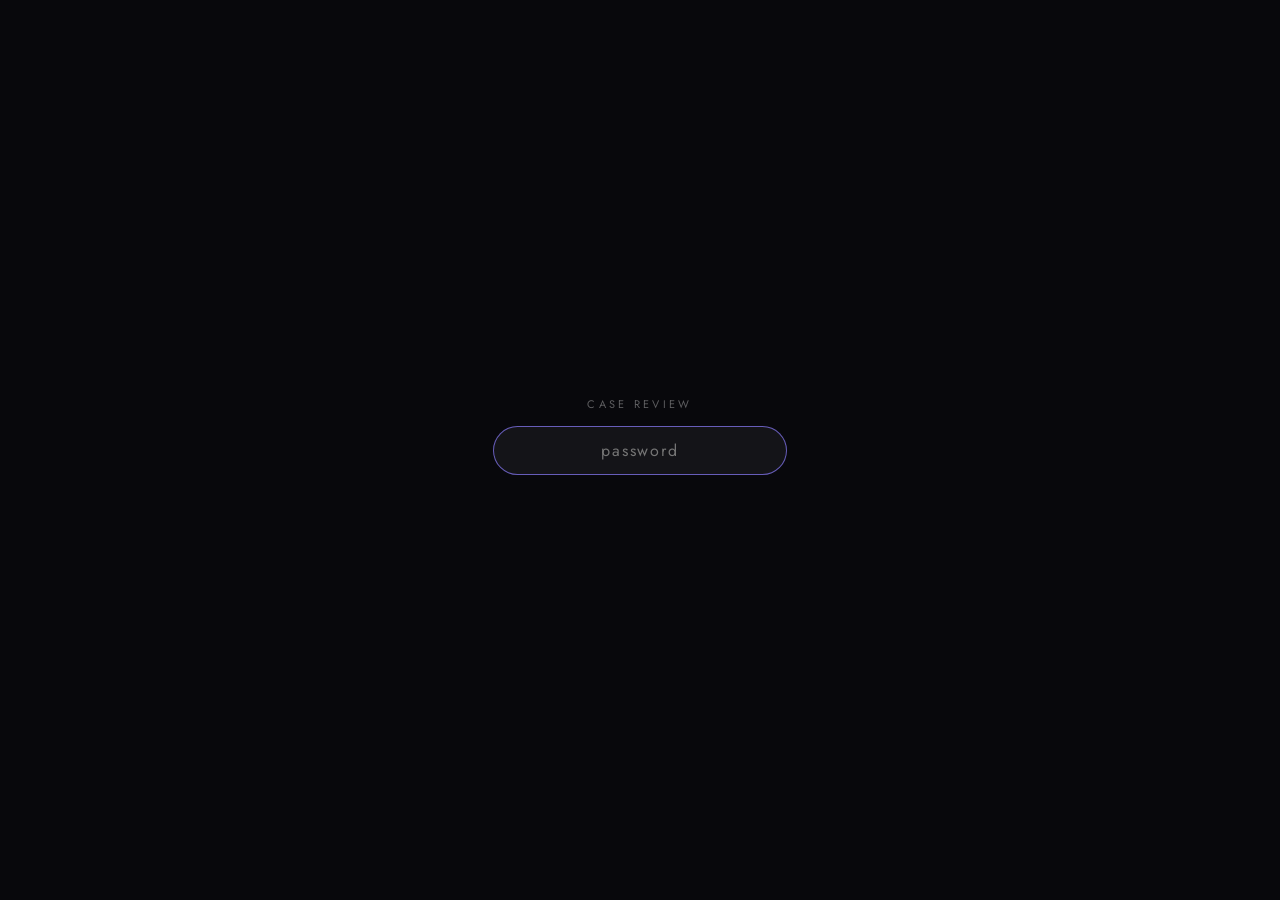
==== commit 22d20fd1: "Case review deck — password-protected" ====
--- a/index.html
+++ b/index.html
@@ -5,542 +5,50 @@
 <meta name="viewport" content="width=device-width, initial-scale=1" />
 <meta name="robots" content="noindex, nofollow" />
 <title>Case Review · Bella Li</title>
-<link rel="preconnect" href="https://fonts.googleapis.com" />
-<link href="https://fonts.googleapis.com/css2?family=Jost:wght@400;500;600&family=Open+Sans:wght@400;600&display=swap" rel="stylesheet" />
-<link rel="stylesheet" href="style.css?v=09041609" />
+<link href="https://fonts.googleapis.com/css2?family=Jost:wght@400;500&display=swap" rel="stylesheet" />
 <style>
-  body { overflow: auto; }
-  .hub {
-    min-height: 100vh;
-    display: flex;
-    flex-direction: column;
-    justify-content: center;
-    width: min(1040px, calc(100% - 128px));
-    margin: 0 auto;
-    position: relative;
-    z-index: 2;
-    padding: 80px 0;
-  }
-  .agenda { display: grid; grid-template-columns: 1.35fr 1fr 1fr; gap: 16px; margin-top: 56px; }
-  .agenda a {
-    text-decoration: none;
-    color: var(--ink);
-    background: var(--card);
-    border: 1px solid var(--line);
-    border-radius: 18px;
-    padding: 30px 28px 26px;
-    min-height: 250px;
-    display: flex;
-    flex-direction: column;
-    transition: transform 0.3s ease, border-color 0.3s ease, background 0.3s ease;
-  }
-  .agenda a:hover { transform: translateY(-4px); background: rgba(255,255,255,0.05); }
-  .agenda a:nth-child(1):hover { border-color: rgba(139,124,255,0.5); }
-  .agenda a:nth-child(2):hover { border-color: rgba(163,230,74,0.5); }
-  .agenda a:nth-child(3):hover { border-color: rgba(255,0,80,0.5); }
-  .agenda .no {
-    font-family: var(--serif);
-    font-size: 13px;
-    letter-spacing: 0.28em;
-    color: var(--faint);
-  }
-  .agenda h3 {
-    font-family: var(--serif);
-    font-weight: 500;
-    font-size: 26px;
-    margin: auto 0 8px;
-    letter-spacing: -0.01em;
-  }
-  .agenda .sub { font-size: 13px; color: var(--dim); }
-  .agenda .time {
-    margin-top: 18px;
-    font-family: var(--serif);
-    font-size: 12px;
-    letter-spacing: 0.2em;
-    color: var(--faint);
-    text-transform: uppercase;
-  }
-  .a1 h3 span { color: var(--core); }
-  .a2 h3 span { color: var(--wanaka); }
-  .a3 h3 span { color: var(--eh-red); }
-  .hint {
-    margin-top: 40px;
-    font-family: var(--serif);
-    font-size: 12.5px;
-    letter-spacing: 0.16em;
-    color: rgba(255,255,255,0.25);
-    text-transform: uppercase;
-  }
-  .hero-row { display: grid; grid-template-columns: 1fr auto; gap: 40px; align-items: center; }
-  .hero-avatar {
-    width: 250px;
-    margin-right: 24px;
-    -webkit-mask-image: radial-gradient(closest-side, #000 58%, transparent 96%);
-    mask-image: radial-gradient(closest-side, #000 58%, transparent 96%);
-    animation: bob 5.5s ease-in-out infinite;
-  }
-  @keyframes bob {
-    0%, 100% { transform: translateY(0); }
-    50% { transform: translateY(-12px); }
-  }
-  h1 .sub-line { display: block; font-size: 0.76em; color: rgba(255,255,255,0.88); }
-
-  /* ---- expandable "more about me" ---- */
-  .more-toggle {
-    display: inline-flex;
-    align-items: center;
-    gap: 10px;
-    margin-top: 26px;
-    font-family: var(--serif);
-    font-size: 13px;
-    letter-spacing: 0.14em;
-    text-transform: uppercase;
-    color: var(--dim);
-    background: var(--card);
-    border: 1px solid var(--line);
-    border-radius: 999px;
-    padding: 10px 22px;
-    cursor: pointer;
-    transition: border-color 0.25s, color 0.25s, transform 0.25s;
-    user-select: none;
-  }
-  .more-toggle:hover { color: var(--ink); border-color: rgba(255,255,255,0.28); transform: translateY(-2px); }
-  .more-toggle .chev { transition: transform 0.4s cubic-bezier(0.22, 1, 0.36, 1); font-size: 11px; }
-  .open .more-toggle .chev { transform: rotate(180deg); }
-
-  .morewrap {
-    display: grid;
-    grid-template-rows: 0fr;
-    transition: grid-template-rows 0.7s cubic-bezier(0.76, 0, 0.24, 1);
-  }
-  .open .morewrap { grid-template-rows: 1fr; }
-  .morein { overflow: hidden; min-height: 0; }
-  .morein > .sec { opacity: 0; transform: translateY(18px); transition: opacity 0.5s ease 0.25s, transform 0.5s ease 0.25s; }
-  .open .morein > .sec { opacity: 1; transform: none; }
-
-  .sec-label {
-    font-family: var(--serif);
-    font-size: 12.5px;
-    letter-spacing: 0.3em;
-    text-transform: uppercase;
-    color: var(--faint);
-    margin: 44px 0 20px;
-  }
-
-  /* journey strip */
-  .journey {
-    display: grid;
-    grid-template-columns: 1.15fr 0.95fr 1.15fr 1.05fr;
-    grid-template-rows: 292px 92px;
-    gap: 12px;
-  }
-  .jstep {
-    background: var(--card);
-    border: 1px solid var(--line);
-    border-radius: 14px;
-    padding: 16px 16px 14px;
-    position: relative;
-    display: flex;
-    flex-direction: column;
-    transition: border-color 0.3s ease, background 0.3s ease, transform 0.3s ease;
-    cursor: default;
-    overflow: hidden;
-  }
-  .jstep:hover {
-    background: rgba(255,255,255,0.055);
-    border-color: rgba(255,255,255,0.24);
-    transform: translateY(-3px);
-  }
-  .jstep .jn {
-    font-family: var(--serif);
-    font-size: 12px;
-    letter-spacing: 0.2em;
-    color: var(--faint);
-    font-variant-numeric: tabular-nums;
-  }
-  .jstep h4 { font-family: var(--serif); font-size: 17px; font-weight: 500; margin: 7px 0 0; }
-  .jstep .role { font-size: 11px; color: var(--faint); margin-top: 4px; font-style: italic; }
-
-  /* keyword chips */
-  .kws { display: flex; flex-wrap: wrap; gap: 5px; margin-top: 9px; }
-  .kw {
-    font-family: var(--serif);
-    font-size: 10px;
-    letter-spacing: 0.05em;
-    text-transform: uppercase;
-    color: var(--dim);
-    border: 1px solid var(--line);
-    border-radius: 6px;
-    padding: 2.5px 7px;
-    line-height: 1.3;
-    white-space: nowrap;
-  }
-  .kw.key {
-    color: #cfc4ff;
-    border-color: rgba(139,124,255,0.5);
-    background: rgba(139,124,255,0.12);
-  }
-  .kw.ai {
-    color: #bff0d4;
-    border-color: rgba(75,255,201,0.38);
-    background: rgba(75,255,201,0.09);
-  }
-
-  /* hover-revealed description */
-  .jdesc {
-    display: grid;
-    grid-template-rows: 0fr;
-    opacity: 0;
-    transition: grid-template-rows 0.4s cubic-bezier(0.22,1,0.36,1), opacity 0.3s ease;
-  }
-  .jstep:hover .jdesc { grid-template-rows: 1fr; opacity: 1; }
-  .jdesc > div { overflow: hidden; min-height: 0; }
-  .jdesc p { font-size: 11.5px; color: var(--dim); line-height: 1.55; padding-top: 10px; }
-
-  .jlogos {
-    display: flex; align-items: center; flex-wrap: wrap;
-    gap: 12px 16px; margin-top: auto; padding-top: 14px;
-  }
-  .jlogos img {
-    height: 28px; width: auto; display: block; opacity: 0.95;
-    transition: height 0.4s cubic-bezier(0.22,1,0.36,1), opacity 0.3s ease;
-  }
-  .jlogos img.big { height: 34px; }
-  .jlogos img.round { height: 44px; border-radius: 10px; }
-  .jstep:hover .jlogos img { height: 17px; opacity: 0.85; }
-  .jstep:hover .jlogos img.big { height: 22px; }
-  .jstep:hover .jlogos img.round { height: 26px; border-radius: 7px; }
-  .parsons-mark {
-    font-family: "Jost", sans-serif;
-    font-weight: 600;
-    font-size: 26px;
-    letter-spacing: -0.015em;
-    color: #ee3124;
-    line-height: 1;
-    transition: font-size 0.4s cubic-bezier(0.22,1,0.36,1);
-  }
-  .jstep:hover .parsons-mark { font-size: 15px; }
-
-  /* col 1/3/4 span both rows; col 2 holds the stacked pair */
-  .j-span { grid-row: 1 / span 2; }
-  .j-stack { display: grid; grid-template-rows: 1fr 1fr; gap: 12px; grid-row: 1 / span 2; }
-  .j-mini { padding: 13px 15px 12px; }
-  .j-mini h4 { font-size: 15px; margin: 5px 0 0; }
-  .j-mini .jdesc p { font-size: 10.8px; line-height: 1.5; padding-top: 7px; }
-  .j-mini .jlogos { padding-top: 8px; }
-  .j-mini .jlogos img.round { height: 40px; }
-  .j-mini:hover .jlogos img.round { height: 22px; }
-  .j-mini .parsons-mark { font-size: 23px; }
-  .j-mini:hover .parsons-mark { font-size: 14px; }
-
-  /* AI-native band under cards 3 & 4 */
-  .j-band {
-    grid-column: 3 / span 2;
-    grid-row: 2;
-    border-radius: 14px;
-    padding: 14px 20px;
-    display: flex;
-    align-items: center;
-    gap: 14px;
-    background:
-      linear-gradient(100deg,
-        rgba(139,124,255,0.20) 0%,
-        rgba(105,226,255,0.16) 34%,
-        rgba(163,230,74,0.16) 66%,
-        rgba(255,206,33,0.18) 100%);
-    border: 1px solid rgba(255,255,255,0.16);
-    position: relative;
-    overflow: hidden;
-  }
-  .j-band::after {
-    content: "";
-    position: absolute; inset: 0;
-    background: radial-gradient(120% 180% at 20% 0%, rgba(255,255,255,0.10), transparent 60%);
-    pointer-events: none;
-  }
-  .j-band img { height: 30px; width: 30px; border-radius: 50%; object-fit: cover; flex: none; }
-  .j-band .bt { font-family: var(--serif); font-size: 15px; font-weight: 500; letter-spacing: 0.01em; }
-  .j-band .bp { font-size: 11.5px; color: rgba(255,255,255,0.72); line-height: 1.5; }
-
-  /* JD match flip cards */
-  .match { display: grid; grid-template-columns: repeat(3, 1fr); gap: 14px; }
-  .fcard { perspective: 1100px; height: 276px; cursor: pointer; }
-  .finner {
-    position: relative; width: 100%; height: 100%;
-    transform-style: preserve-3d;
-    transition: transform 0.65s cubic-bezier(0.4, 0, 0.2, 1);
-  }
-  .fcard.flip .finner { transform: rotateY(180deg); }
-  .fface {
-    position: absolute; inset: 0;
-    backface-visibility: hidden;
-    -webkit-backface-visibility: hidden;
-    border-radius: 14px;
-    padding: 18px 20px;
-    display: flex; flex-direction: column;
-  }
-  .fface .flab {
-    font-family: var(--serif); font-size: 10.5px; letter-spacing: 0.24em;
-    text-transform: uppercase; color: var(--faint); margin-bottom: 10px;
-  }
-  .ffront { background: rgba(255,255,255,0.02); border: 1px solid var(--line); }
-  .ffront p { font-size: 12.5px; color: var(--dim); font-style: italic; line-height: 1.6; }
-  .fback {
-    transform: rotateY(180deg);
-    background: rgba(139,124,255,0.06);
-    border: 1px solid rgba(139,124,255,0.35);
-  }
-  .fback p { font-size: 12.5px; color: var(--ink); line-height: 1.6; }
-  .fback ul { list-style: none; margin: 0; padding: 0; }
-  .fback li {
-    font-size: 11.8px;
-    line-height: 1.5;
-    color: var(--dim);
-    padding-left: 11px;
-    position: relative;
-    margin-bottom: 7px;
-  }
-  .fback li::before {
-    content: "";
-    position: absolute; left: 0; top: 7px;
-    width: 4px; height: 4px; border-radius: 50%;
-    background: rgba(139,124,255,0.85);
-  }
-  .fback li b { color: var(--ink); font-weight: 600; }
-  .fback li .n { color: #cfc4ff; font-weight: 600; }
-  .fback .tail { font-size: 11.5px; color: var(--faint); font-style: italic; margin-top: 2px; }
-  .fback .where {
-    margin-top: auto; align-self: flex-start;
-    font-family: var(--serif); font-size: 10.5px; letter-spacing: 0.2em;
-    text-transform: uppercase; border-radius: 999px; padding: 3px 10px;
-    border: 1px solid var(--line); color: var(--dim);
-  }
-  .fback .where.c1 { color: var(--core); border-color: rgba(138,133,255,0.45); }
-  .fback .where.c2 { color: var(--wanaka); border-color: rgba(163,230,74,0.45); }
-  .fback .where.c3 { color: var(--eh-red); border-color: rgba(255,0,80,0.45); }
-  .match-hint { margin-top: 14px; font-size: 11.5px; color: rgba(255,255,255,0.25); font-family: var(--serif); letter-spacing: 0.14em; text-transform: uppercase; }
+  html, body { height: 100%; margin: 0; background: #08080c; color: #fff; font-family: "Jost", system-ui, sans-serif; }
+  .gate { height: 100%; display: flex; align-items: center; justify-content: center; }
+  form { display: flex; flex-direction: column; align-items: center; gap: 14px; opacity: 0; animation: in .5s ease-out .15s forwards; }
+  @keyframes in { to { opacity: 1; } }
+  .k { font-size: 11px; letter-spacing: .3em; text-transform: uppercase; color: rgba(255,255,255,.35); }
+  input { font: inherit; font-size: 16px; letter-spacing: .12em; text-align: center; width: 260px; padding: 12px 16px; color: #fff; background: rgba(255,255,255,.05); border: 1px solid rgba(255,255,255,.16); border-radius: 999px; outline: none; transition: border-color .2s; }
+  input:focus { border-color: rgba(139,124,255,.7); }
+  form.bad input { border-color: #ff5c7a; animation: shake .3s; }
+  @keyframes shake { 25% { transform: translateX(-6px); } 75% { transform: translateX(6px); } }
+  .m { font-size: 12px; color: rgba(255,255,255,.35); letter-spacing: .06em; min-height: 16px; }
 </style>
 </head>
 <body>
-  <div class="glow purple tc" style="position:fixed"></div>
-  <div class="hub">
-    <div class="hero-row">
-      <div>
-        <div class="eyebrow" style="opacity:1;transform:none">Case review · 45 min</div>
-        <h1 style="max-width:820px">Hi Lynn, I'm Bella.<span class="sub-line">Here's what we'll walk through.</span></h1>
-        <p class="lede" style="margin-top:24px">
-          Product designer, New York. Three stories: breaking a product's growth
-          plateau, building 0&nbsp;→&nbsp;1, and my first tries in Effect House.
-        </p>
-        <div class="more-toggle" id="moreToggle">
-          A bit more about me <span class="chev">▼</span>
-        </div>
-      </div>
-      <img class="hero-avatar" src="assets/hero-avatar.webp" alt="Bella" id="avatarToggle" style="cursor:pointer" />
-    </div>
-
-    <div class="morewrap">
-      <div class="morein">
-        <div class="sec">
-          <div class="sec-label">The journey so far</div>
-          <div class="journey">
-            <div class="jstep j-span">
-              <span class="jn">2020</span>
-              <h4>Tencent</h4>
-              <div class="role">Started as an interaction design intern</div>
-              <div class="kws">
-                <span class="kw key">Gamification</span>
-                <span class="kw">Design strategy</span>
-              </div>
-              <div class="jdesc"><div><p>Game-based courses for ages 3–8: completion 72% → 98%. "Take a Break": 1M DAU in month one.</p></div></div>
-              <div class="jlogos">
-                <img src="assets/logo-tencent.png" alt="Tencent" />
-                <img src="assets/logo-abcmouse.png" alt="ABCmouse" />
-                <img src="assets/logo-tmeeting.png" alt="Tencent Meeting" />
-              </div>
-            </div>
-
-            <div class="j-stack">
-              <div class="jstep j-mini">
-                <span class="jn">2022</span>
-                <h4>Parsons</h4>
-                <div class="kws"><span class="kw">Strategic design</span></div>
-                <div class="jdesc"><div><p>MS, Strategic Design &amp; Management.</p></div></div>
-                <div class="jlogos"><span class="parsons-mark">PARSONS</span></div>
-              </div>
-              <div class="jstep j-mini">
-                <span class="jn">2023</span>
-                <h4>LEGO</h4>
-                <div class="kws"><span class="kw key">Creative campaign</span></div>
-                <div class="jdesc"><div><p>A video campaign that doubled daily sales.</p></div></div>
-                <div class="jlogos"><img class="round" src="assets/logo-lego.webp" alt="LEGO" /></div>
-              </div>
-            </div>
-
-            <div class="jstep j-span" style="grid-row:1">
-              <span class="jn">2024 — now</span>
-              <h4>Answer.AI</h4>
-              <div class="role">Product Designer · 7M users</div>
-              <div class="kws">
-                <span class="kw key">Gamification</span>
-                <span class="kw">Design strategy</span>
-                <span class="kw ai">Designing with AI</span>
-              </div>
-              <div class="jdesc"><div><p>Led the redesign past the growth plateau. Its students are TikTok's audience.</p></div></div>
-              <div class="jlogos"><img class="big" src="assets/logo-answer.png" alt="Answer.AI" /></div>
-            </div>
-
-            <div class="jstep j-span" style="grid-row:1">
-              <span class="jn">2024 — now</span>
-              <h4>Wanaka</h4>
-              <div class="role">A creator tool, 0 → 1</div>
-              <div class="kws">
-                <span class="kw key">Creator tool</span>
-                <span class="kw ai">AI skills</span>
-                <span class="kw ai">Designing with AI</span>
-              </div>
-              <div class="jdesc"><div><p>Players build and publish their own games — my closest thing to Effect House.</p></div></div>
-              <div class="jlogos"><img class="big" src="assets/logo-wanaka.png" alt="Wanaka" /></div>
-            </div>
-
-            <div class="j-band">
-              <img src="assets/hero-avatar.webp" alt="Bella" />
-              <div>
-                <div class="bt">And through both — working as an AI-native designer</div>
-                <div class="bp">Designing with AI in the loop, and shipping interactive demos and playable prototypes every week.</div>
-              </div>
-            </div>
-          </div>
-        </div>
-
-        <div class="sec">
-          <div class="sec-label">The brief, decoded — what the role asks × what I bring</div>
-          <div class="match">
-            <div class="fcard"><div class="finner">
-              <div class="fface ffront"><span class="flab">The role asks</span><p>"…integrate game concepts into effect design… to improve user shooting and remix rates."</p></div>
-              <div class="fface fback"><span class="flab">What I bring</span>
-                <ul>
-                  <li><b>Tencent</b> — 40+ game-based courses, completion <span class="n">72% → 98%</span></li>
-                  <li><b>Answer.AI</b> — missions, streaks, leveling, collection built into learning</li>
-                  <li><b>Wanaka</b> — a studio where players build and publish games</li>
-                </ul>
-                <span class="where c2">Tencent · Answer.AI · Wanaka</span>
-              </div>
-            </div></div>
-            <div class="fcard"><div class="finner">
-              <div class="fface ffront"><span class="flab">The role asks</span><p>"…extract and transform your visual design standards, interaction logic, and aesthetic judgment into reusable AI Skills, Custom GPTs, and Workflow Agents…"</p></div>
-              <div class="fface fback"><span class="flab">What I bring</span>
-                <ul>
-                  <li>A <b>library of skills, written by designers</b>, in daily team use</li>
-                  <li>App Store art · marketing assets · in-product image generation</li>
-                  <li>Three are public: <b>game cover</b>, <b>agent voice</b>, <b>design QA</b></li>
-                </ul>
-                <span class="where c2">Wanaka</span>
-              </div>
-            </div></div>
-            <div class="fcard"><div class="finner">
-              <div class="fface ffront"><span class="flab">The role asks</span><p>"Deeply integrate leading large language models and full-stack productivity tools… into daily design and development workflows."</p></div>
-              <div class="fface fback"><span class="flab">What I bring</span>
-                <ul>
-                  <li><b>AI MCPs wired into Figma</b> — hi-fi demos we ship and review the same day</li>
-                  <li>Whichever tool makes the asset best — image, video, code</li>
-                  <li>This page included</li>
-                </ul>
-                <span class="where c1">Answer.AI · Wanaka</span>
-              </div>
-            </div></div>
-            <div class="fcard"><div class="finner">
-              <div class="fface ffront"><span class="flab">The role asks</span><p>"Maintain a high standard of visual quality, aesthetic judgment, and trend awareness. Own complete project portfolios across multiple design systems…"</p></div>
-              <div class="fface fback"><span class="flab">What I bring</span>
-                <ul>
-                  <li><b>ABCmouse</b> — illustrated learning worlds for ages 3–8</li>
-                  <li><b>LEGO</b> — campaign storyboards</li>
-                  <li><b>Answer.AI</b> — a full IP set: three tutors, character and motion design</li>
-                  <li><b>Wanaka</b> — 0 → 1 UI, IP and motion, end to end</li>
-                </ul>
-                <div class="tail">I've been drawing and crafting things since I was a kid.</div>
-                <span class="where c1" style="margin-top:10px">Four design systems</span>
-              </div>
-            </div></div>
-            <div class="fcard"><div class="finner">
-              <div class="fface ffront"><span class="flab">The role asks</span><p>"Deeply participate in and support the iteration of gamified features… helping create the next generation of viral effects."</p></div>
-              <div class="fface fback"><span class="flab">What I bring</span>
-                <ul>
-                  <li><b>Answer.AI</b> — <span class="n">+13%</span> DAU · <span class="n">+23%</span> daily revenue · <span class="n">~8%</span> 30-day retention</li>
-                  <li><b>LEGO</b> — daily sales <span class="n">2×</span>, GMV <span class="n">$15–20K → $30–40K</span></li>
-                  <li><b>Tencent</b> — "Take a Break": <span class="n">1M DAU</span> in month one</li>
-                </ul>
-                <span class="where c1">Answer.AI · LEGO · Tencent</span>
-              </div>
-            </div></div>
-            <div class="fcard"><div class="finner">
-              <div class="fface ffront"><span class="flab">The role asks</span><p>"Experience using low-code or AI-assisted coding tools, such as Cursor or v0, to independently develop and launch interactive projects or playable prototypes."</p></div>
-              <div class="fface fback"><span class="flab">What I bring</span>
-                <ul>
-                  <li><b>3D games, interactive demos, in-house apps</b> — built with AI</li>
-                  <li>Owned <b>0 → 1 as the owner</b>: concept, build, launch</li>
-                  <li>How Answer.AI and Wanaka both get made</li>
-                </ul>
-                <span class="where c3">Answer.AI · Wanaka · side projects</span>
-              </div>
-            </div></div>
-          </div>
-          <div class="match-hint">Click a card to flip · F flips them all</div>
-        </div>
-      </div>
-    </div>
-
-    <div class="agenda">
-      <a class="a1" href="answer.html">
-        <span class="no">01</span>
-        <h3>Answer.AI<br /><span>The growth story</span></h3>
-        <div class="sub">From a shared answer machine to a personalized school — retention, differentiation, results.</div>
-        <div class="time">~18 min</div>
-      </a>
-      <a class="a2" href="wanaka.html">
-        <span class="no">02</span>
-        <h3>Wanaka<br /><span>0 → 1 with AI</span></h3>
-        <div class="sub">How my team and I work with AI at every step of building a new product.</div>
-        <div class="time">~6 min</div>
-      </a>
-      <a class="a3" href="effect.html">
-        <span class="no">03</span>
-        <h3>Effect House<br /><span>Hands-on &amp; trends</span></h3>
-        <div class="sub">Effects I made, and what I see in TikTok's effect trends.</div>
-        <div class="time">~3 min</div>
-      </a>
-    </div>
-
-    <div class="hint">Press 1 / 2 / 3 to jump · Arrow keys to present inside a chapter</div>
-  </div>
+<div class="gate"><form id="f" autocomplete="off"><div class="k">Case review</div><input id="p" type="password" placeholder="password" autofocus /><div class="m" id="m"></div></form></div>
 <script>
-  const hub = document.querySelector(".hub");
-  const toggle = () => hub.classList.toggle("open");
-  document.getElementById("moreToggle").addEventListener("click", toggle);
-  document.getElementById("avatarToggle").addEventListener("click", toggle);
-
-  document.querySelectorAll(".fcard").forEach((c) =>
-    c.addEventListener("click", () => c.classList.toggle("flip"))
-  );
-
-  addEventListener("keydown", (e) => {
-    if (e.key === "1") location.href = "answer.html";
-    if (e.key === "2") location.href = "wanaka.html";
-    if (e.key === "3") location.href = "effect.html";
-    if (e.key.toLowerCase() === "e") toggle();
-    if (e.key.toLowerCase() === "f") {
-      const cards = [...document.querySelectorAll(".fcard")];
-      const anyUnflipped = cards.some((c) => !c.classList.contains("flip"));
-      cards.forEach((c, i) =>
-        setTimeout(() => c.classList.toggle("flip", anyUnflipped), i * 120)
-      );
-    }
+(async () => {
+  const page = "index";
+  const f = document.getElementById("f"), inp = document.getElementById("p"), msg = document.getElementById("m");
+  const b64 = (s) => Uint8Array.from(atob(s), (c) => c.charCodeAt(0));
+  const data = await (await fetch("enc/" + page + ".json?t=" + Date.now())).json();
+  async function keyFrom(pw) {
+    const base = await crypto.subtle.importKey("raw", new TextEncoder().encode(pw), "PBKDF2", false, ["deriveKey"]);
+    return crypto.subtle.deriveKey({ name: "PBKDF2", salt: b64(data.salt), iterations: 150000, hash: "SHA-256" }, base, { name: "AES-GCM", length: 256 }, true, ["decrypt"]);
+  }
+  async function open(key) {
+    const pt = await crypto.subtle.decrypt({ name: "AES-GCM", iv: b64(data.iv) }, key, b64(data.ct));
+    const html = new TextDecoder().decode(pt);
+    document.open(); document.write(html); document.close();
+  }
+  if (location.search.includes("logout")) localStorage.removeItem("deck-k");
+  const saved = localStorage.getItem("deck-k");
+  if (saved) { try { const key = await crypto.subtle.importKey("raw", b64(saved), { name: "AES-GCM" }, true, ["decrypt"]); await open(key); return; } catch (e) { localStorage.removeItem("deck-k"); } }
+  f.addEventListener("submit", async (e) => {
+    e.preventDefault(); msg.textContent = "…";
+    try {
+      const key = await keyFrom(inp.value);
+      const raw = new Uint8Array(await crypto.subtle.exportKey("raw", key));
+      await open(key);
+      localStorage.setItem("deck-k", btoa(String.fromCharCode(...raw)));
+    } catch (err) { f.classList.remove("bad"); void f.offsetWidth; f.classList.add("bad"); msg.textContent = "try again"; inp.select(); }
   });
+})();
 </script>
-<div class="notes" hidden>Hi Lynn, thanks for making the time. I'm Bella, a product designer in New York. Before we start, a quick map of the next forty minutes. Three stories. First, Answer.AI — how we broke a growth plateau on a seven-million-user learning app; that's the main one. Second, Wanaka — building an AI game studio from zero, with AI as a teammate at every step. Third, a few first tries in Effect House and what I see in the trends. <i>[E]</i> A little about me: I started at Tencent as an interaction designer, did my master's at Parsons in strategic design, then LEGO, and since 2024 I've been the product designer at Answer.AI and the founding designer at Wanaka. Games, education and creators — all of my work sits where those meet. <i>[F]</i> I read the role carefully. These are six things it asks for, in your words, and where I've done each of them — happy to come back to any of these at the end. Let's start with Answer.AI. <i>[1]</i></div>
-<script>
-  (function(){const st=document.createElement("div");st.className="stage page";[...document.body.children].forEach(el=>{if(el.tagName!=="SCRIPT"&&!el.classList.contains("notes"))st.appendChild(el);});document.body.insertBefore(st,document.body.firstChild);const n=document.querySelector(".notes");const p=document.createElement("div");p.className="script";p.innerHTML="<div class=\"script-in\"><i class=\"script-k\">Script · Agenda</i><div class=\"script-t\">"+n.innerHTML+"</div></div>";document.body.appendChild(p);addEventListener("keydown",(e)=>{if(e.key.toLowerCase()==="s"&&!e.metaKey&&!e.ctrlKey){document.body.classList.toggle("script-on");}});})();
-</script>
-<script src="editor.js?v=09041609"></script>
 </body>
 </html>
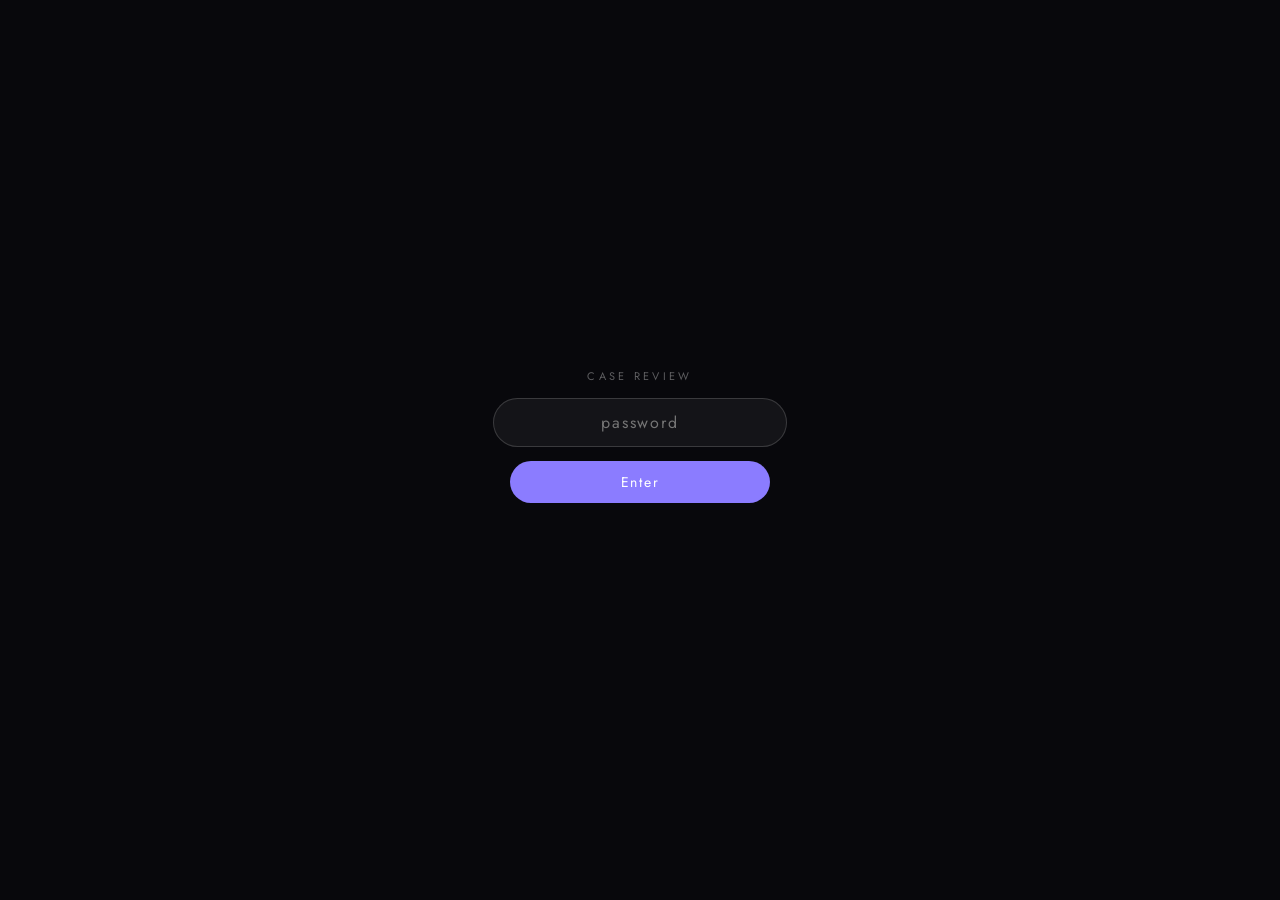
==== commit d96c976a: "Password gate: works on phones (listens before loading, Enter button, trims and lowercases, clear er" ====
--- a/index.html
+++ b/index.html
@@ -14,19 +14,39 @@
   .k { font-size: 11px; letter-spacing: .3em; text-transform: uppercase; color: rgba(255,255,255,.35); }
   input { font: inherit; font-size: 16px; letter-spacing: .12em; text-align: center; width: 260px; padding: 12px 16px; color: #fff; background: rgba(255,255,255,.05); border: 1px solid rgba(255,255,255,.16); border-radius: 999px; outline: none; transition: border-color .2s; }
   input:focus { border-color: rgba(139,124,255,.7); }
+  .go { font: inherit; font-size: 14px; letter-spacing: .12em; width: 260px; padding: 11px 16px; color: #fff; background: #8b7cff; border: 0; border-radius: 999px; }
   form.bad input { border-color: #ff5c7a; animation: shake .3s; }
   @keyframes shake { 25% { transform: translateX(-6px); } 75% { transform: translateX(6px); } }
   .m { font-size: 12px; color: rgba(255,255,255,.35); letter-spacing: .06em; min-height: 16px; }
 </style>
 </head>
 <body>
-<div class="gate"><form id="f" autocomplete="off"><div class="k">Case review</div><input id="p" type="password" placeholder="password" autofocus /><div class="m" id="m"></div></form></div>
+<div class="gate"><form id="f" autocomplete="off" onsubmit="return false"><div class="k">Case review</div><input id="p" type="password" placeholder="password" autocapitalize="off" autocorrect="off" spellcheck="false" enterkeyhint="go" /><button class="go" type="submit">Enter</button><div class="m" id="m"></div></form></div>
 <script>
 (async () => {
   const page = "index";
   const f = document.getElementById("f"), inp = document.getElementById("p"), msg = document.getElementById("m");
   const b64 = (s) => Uint8Array.from(atob(s), (c) => c.charCodeAt(0));
-  const data = await (await fetch("enc/" + page + ".json?t=" + Date.now())).json();
+  let data = null;
+  async function load() { if (!data) data = await (await fetch("enc/" + page + ".json?t=" + Date.now(), { cache: "no-store" })).json(); return data; }
+  // listen before any await so an early Enter never reloads the page
+  f.addEventListener("submit", async (e) => {
+    e.preventDefault(); inp.blur(); msg.textContent = "…";
+    if (!window.crypto || !crypto.subtle) { msg.textContent = "open this link in Safari or Chrome"; return; }
+    try { await load(); } catch (e2) { msg.textContent = "loading failed, refresh the page"; return; }
+    // phones autocapitalise and add spaces: try what was typed, then trimmed and lowercased
+    const typed = inp.value, tries = [...new Set([typed, typed.trim(), typed.trim().toLowerCase()])];
+    for (const pw of tries) {
+      let key, pt;
+      try { key = await keyFrom(pw); pt = await crypto.subtle.decrypt({ name: "AES-GCM", iv: b64(data.iv) }, key, b64(data.ct)); } catch (err) { continue; }
+      try { const raw = new Uint8Array(await crypto.subtle.exportKey("raw", key)); localStorage.setItem("deck-k", btoa(String.fromCharCode(...raw))); } catch (err) {}
+      const html = new TextDecoder().decode(pt);
+      document.open(); document.write(html); document.close();
+      return;
+    }
+    f.classList.remove("bad"); void f.offsetWidth; f.classList.add("bad"); msg.textContent = "try again"; inp.select();
+  });
+  try { await load(); } catch (e) { msg.textContent = "loading failed, refresh the page"; }
   async function keyFrom(pw) {
     const base = await crypto.subtle.importKey("raw", new TextEncoder().encode(pw), "PBKDF2", false, ["deriveKey"]);
     return crypto.subtle.deriveKey({ name: "PBKDF2", salt: b64(data.salt), iterations: 150000, hash: "SHA-256" }, base, { name: "AES-GCM", length: 256 }, true, ["decrypt"]);
@@ -39,15 +59,6 @@
   if (location.search.includes("logout")) localStorage.removeItem("deck-k");
   const saved = localStorage.getItem("deck-k");
   if (saved) { try { const key = await crypto.subtle.importKey("raw", b64(saved), { name: "AES-GCM" }, true, ["decrypt"]); await open(key); return; } catch (e) { localStorage.removeItem("deck-k"); } }
-  f.addEventListener("submit", async (e) => {
-    e.preventDefault(); msg.textContent = "…";
-    try {
-      const key = await keyFrom(inp.value);
-      const raw = new Uint8Array(await crypto.subtle.exportKey("raw", key));
-      await open(key);
-      localStorage.setItem("deck-k", btoa(String.fromCharCode(...raw)));
-    } catch (err) { f.classList.remove("bad"); void f.offsetWidth; f.classList.add("bad"); msg.textContent = "try again"; inp.select(); }
-  });
 })();
 </script>
 </body>
